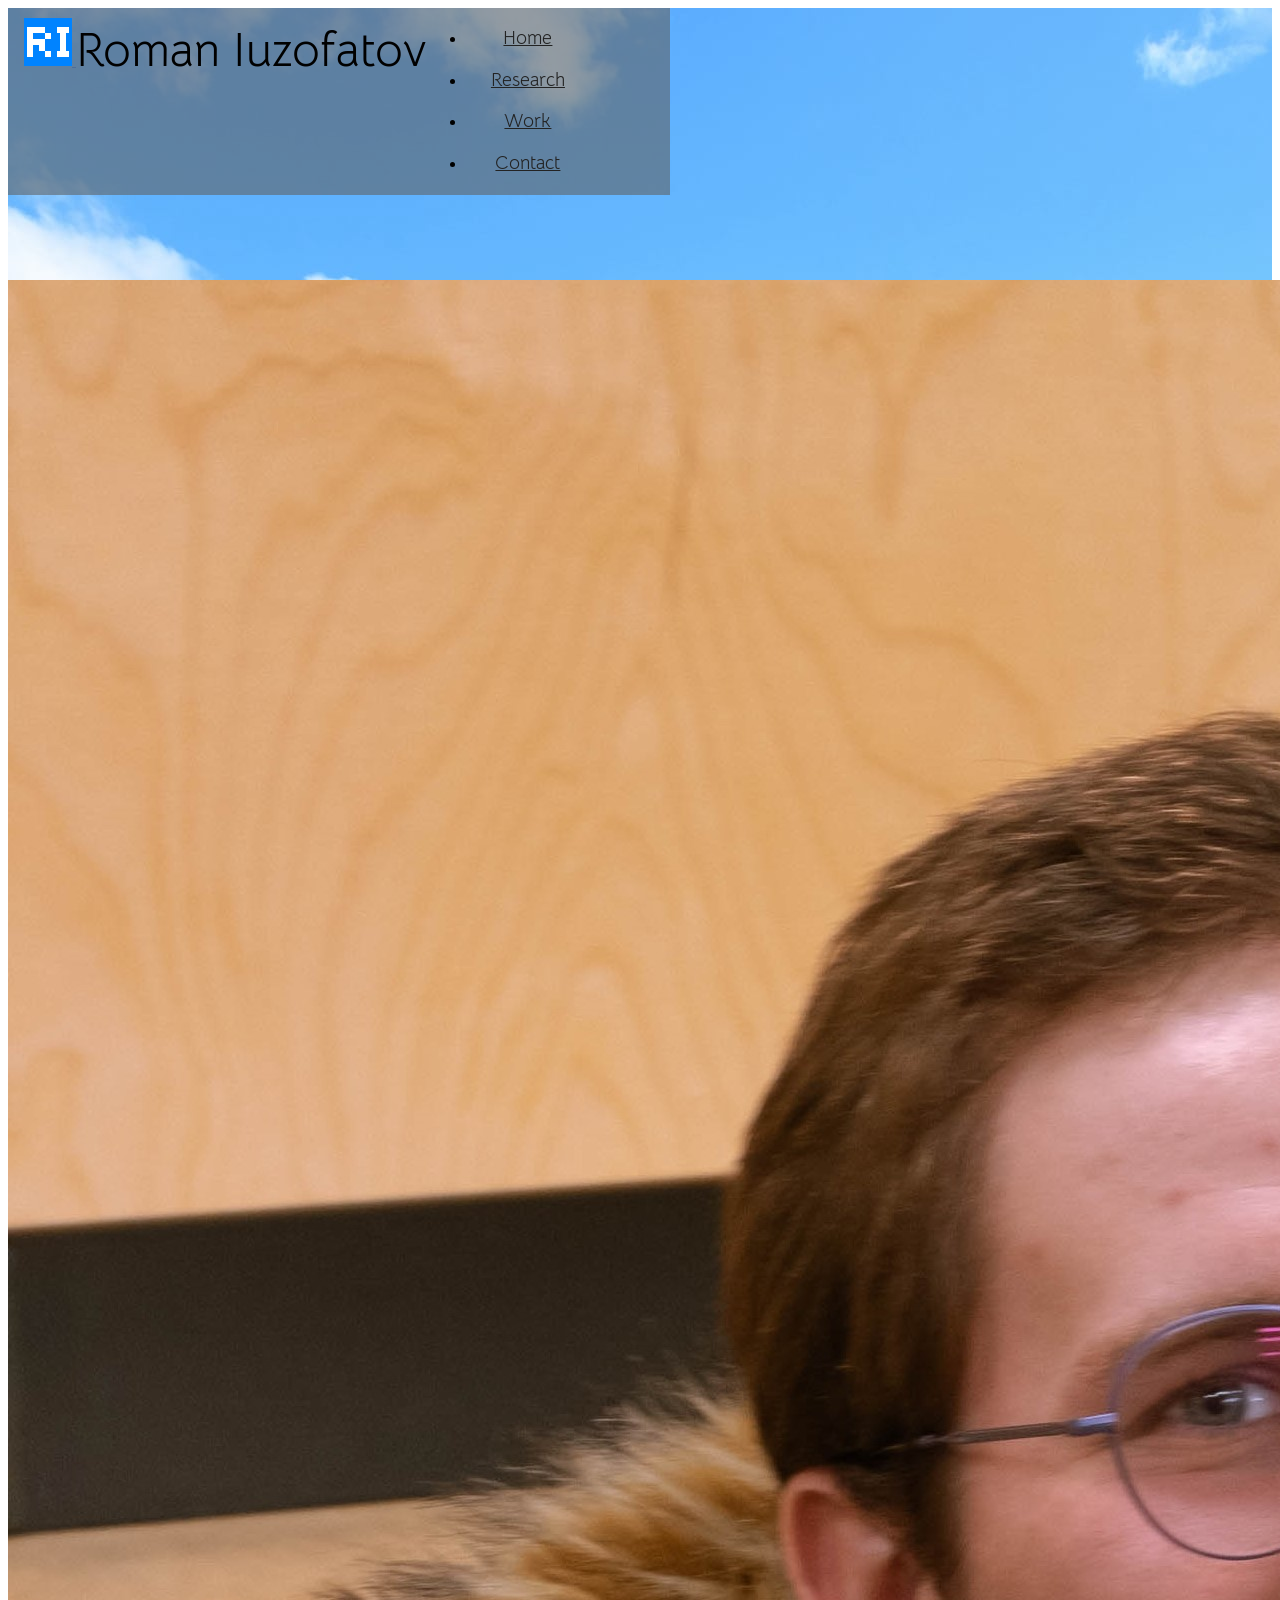
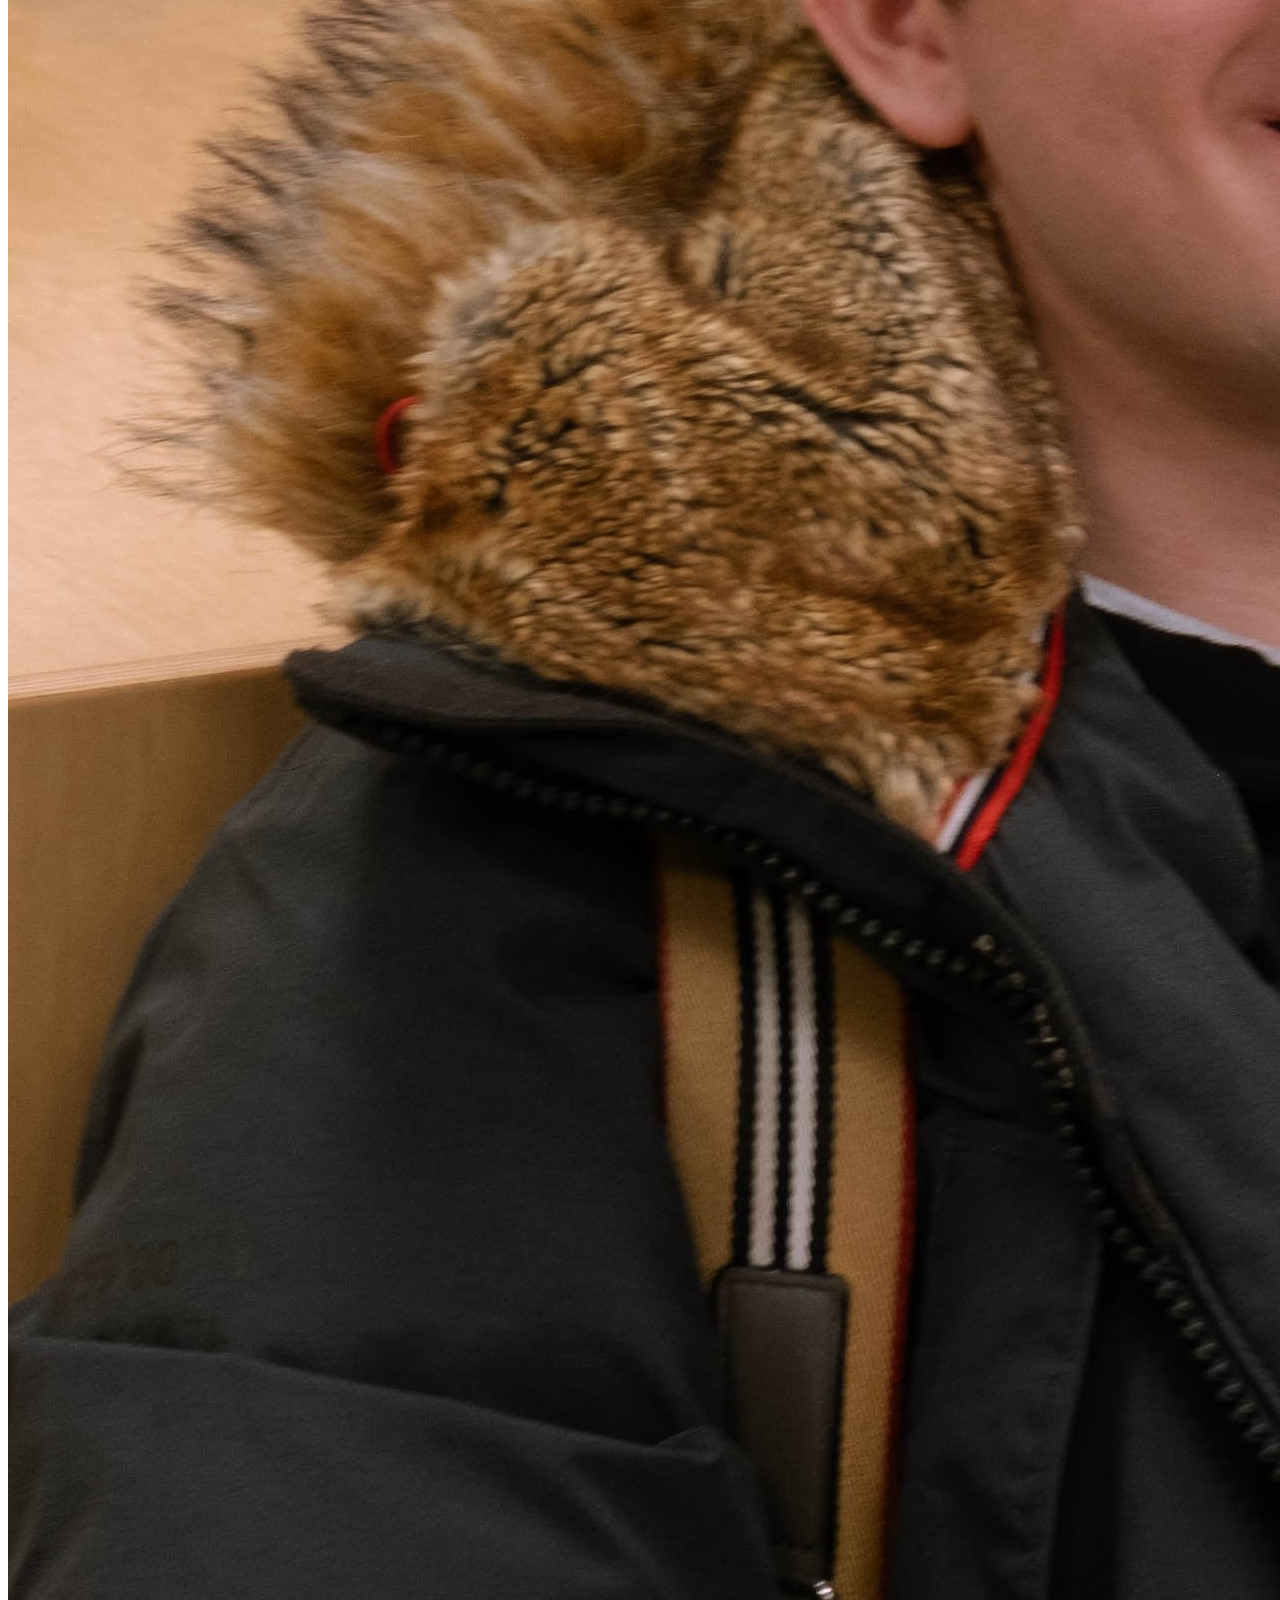
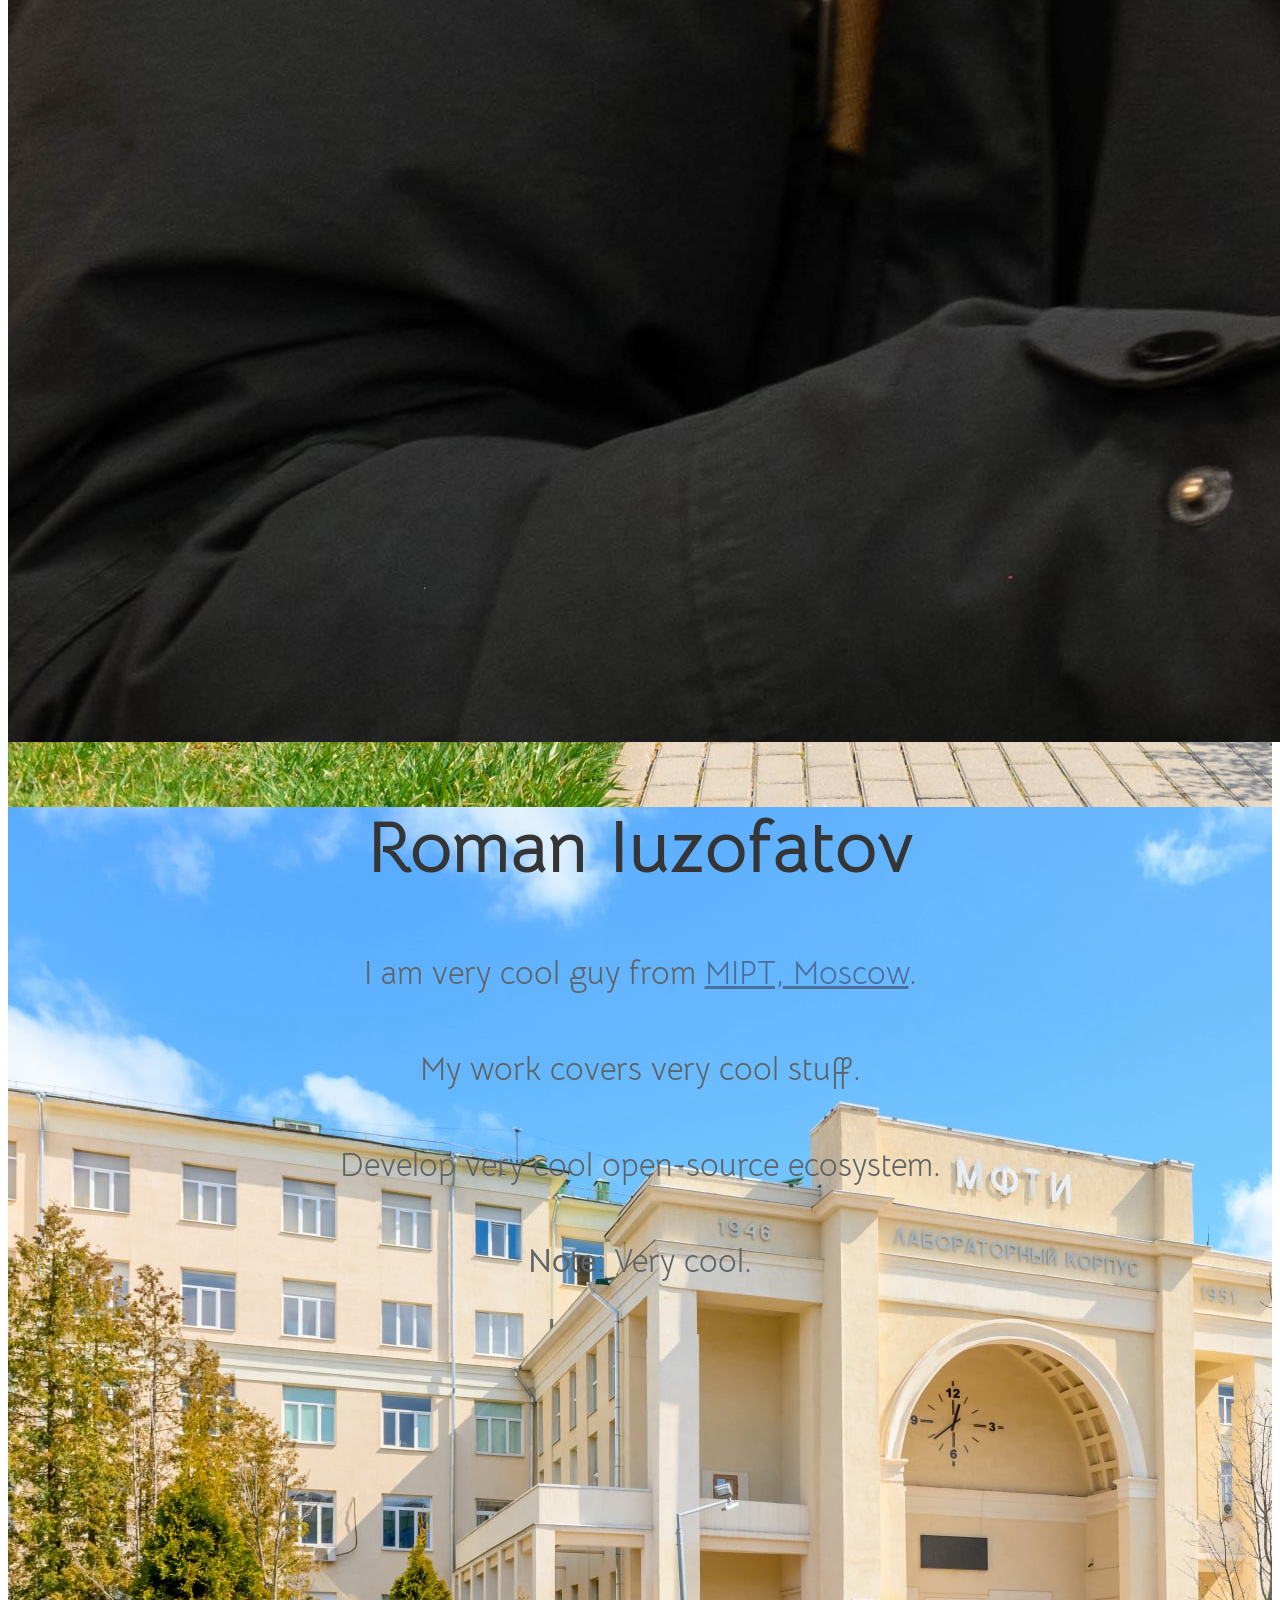
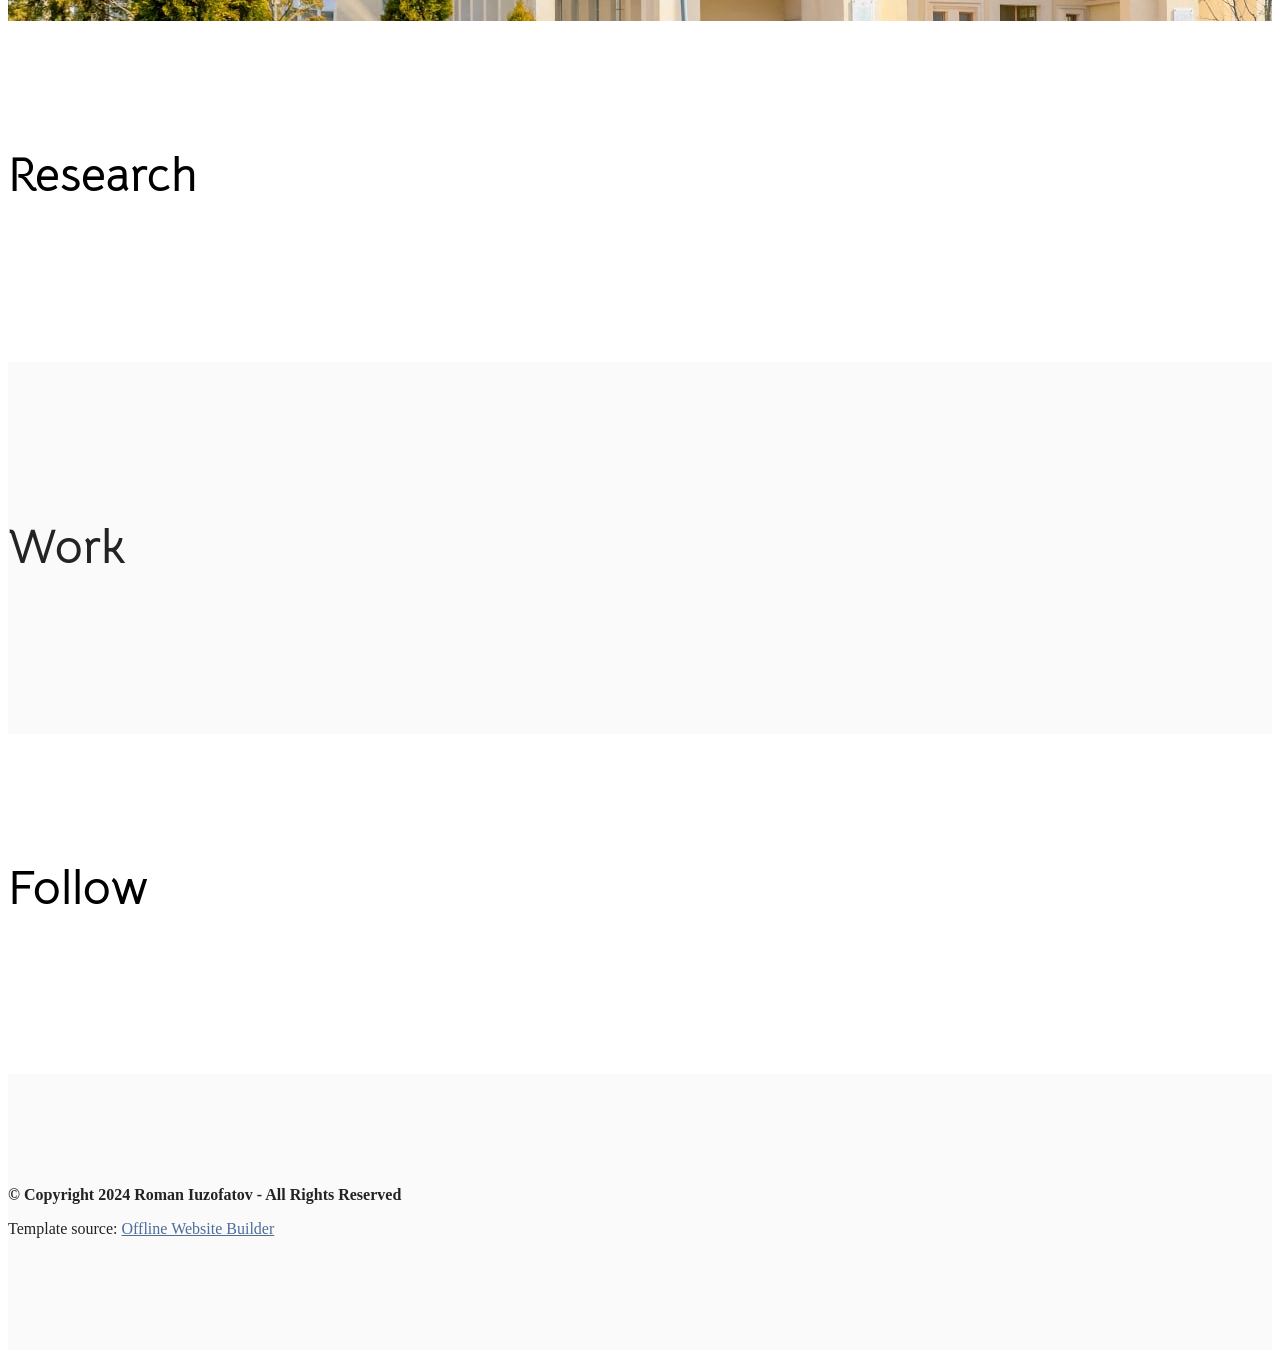
==== index.html @ 57f92e43 "all Personal Page version 0.0.1" ====
<!DOCTYPE html>
<html>
<head>
  <!-- Site made with Mobirise Website Builder v5.9.13, https://mobirise.com -->
  <meta charset="UTF-8">
  <meta http-equiv="X-UA-Compatible" content="IE=edge">
  <meta name="generator" content="Mobirise v5.9.13, mobirise.com">
  <meta name="viewport" content="width=device-width, initial-scale=1, minimum-scale=1">
  <link rel="shortcut icon" href="assets/images/favicon.ico" type="image/x-icon">
  <meta name="description" content="">
  
  <title>Roman Iuzofatov</title>
  <link rel="stylesheet" href="assets/web/assets/mobirise-icons2/mobirise2.css">
  <link rel="stylesheet" href="assets/bootstrap/css/bootstrap.min.css">
  <link rel="stylesheet" href="assets/bootstrap/css/bootstrap-grid.min.css">
  <link rel="stylesheet" href="assets/bootstrap/css/bootstrap-reboot.min.css">
  <link rel="stylesheet" href="assets/dropdown/css/style.css">
  <link rel="stylesheet" href="assets/socicon/css/styles.css">
  <link rel="stylesheet" href="assets/theme/css/style.css">
  <link rel="preload" href="https://fonts.googleapis.com/css?family=Bellota+Text:300,300i,400,400i,700,700i&display=swap" as="style" onload="this.onload=null;this.rel='stylesheet'">
  <noscript><link rel="stylesheet" href="https://fonts.googleapis.com/css?family=Bellota+Text:300,300i,400,400i,700,700i&display=swap"></noscript>
  <link rel="preload" as="style" href="assets/mobirise/css/mbr-additional.css?v=ZgMlzT"><link rel="stylesheet" href="assets/mobirise/css/mbr-additional.css?v=ZgMlzT" type="text/css">
  
</head>
<body>
  <section data-bs-version="5.1" class="menu menu1 cid-sFGMsvHDIa" once="menu" id="menu1-1">
    <nav class="navbar navbar-dropdown navbar-expand-lg">
        <div class="container">
            <div class="navbar-brand">
                <span class="navbar-logo">
                    <a href="http://yuzof.github.io">
                        <img src="assets/images/favicon-256-256.ico" alt="" style="height: 3rem;">
                    </a>
                </span>
                <span class="mbr-text mbr-fonts-style display-2">Roman Iuzofatov</span>
            </div>
            <div class="collapse navbar-collapse" id="navbarSupportedContent">
                <ul class="navbar-nav nav-dropdown" data-app-modern-menu="true">
                    <li class="nav-item"><a class="nav-link link text-black text-primary display-7" href="#top">Home</a></li>
                    <li class="nav-item"><a class="nav-link link text-black text-primary display-7" href="index.html#Research">Research</a></li>
                    <li class="nav-item"><a class="nav-link link text-black text-primary display-7" href="index.html#Research">Work</a></li>
                    <li class="nav-item"><a class="nav-link link text-black text-primary display-7" href="index.html#Contact">Contact</a></li>
                </ul>
            </div>
            <div class="icons-menu">
                <a class="iconfont-wrapper" href="mailto:iuzofatov.rm@phystech.edu">
                    <span class="p-2 mbr-iconfont socicon-mail socicon"></span>
                </a>
                <a class="iconfont-wrapper" href="https://twitter.com" target="_blank">
                    <span class="p-2 mbr-iconfont socicon-twitter socicon"></span>
                </a>
                <a class="iconfont-wrapper" href="https://github.com/yuzof" target="_blank">
                    <span class="p-2 mbr-iconfont socicon-github socicon"></span>
                </a>
                <a class="iconfont-wrapper" href="https://scholar.google.com/" target="_blank">
                    <span class="p-2 mbr-iconfont socicon-googlescholar socicon"></span>
                </a>
            </div> 
        </div>
    </nav>
    </section>

    <section data-bs-version="5.1" class="header1 cid-sFGMfPD7iT" id="header1-0">

        <div class="mbr-overlay" style="opacity: 0.8; background-color: rgb(255, 255, 255);"></div>

        <div class="container">
            <div class="row justify-content-center">
                <div class="mbr-figure" style="width: 35%;">
                    <img src="assets/images/Me-copy.jpg" alt="Mobirise" title="">
                </div>
                <div class="col-12 col-lg-7">
                    <h1 class="mbr-section-title mbr-fonts-style mb-3 display-1"><strong>Roman Iuzofatov</strong></h1>
                    <div class="media-content">
                        <div class="mbr-section-text mbr-white pb-3 ">
                            <p class="mbr-text mbr-fonts-style display-5">I am very cool guy from <a href="https://www.mipt.ru/" class="text-primary">MIPT,  Moscow</a>.
                                <br><br>
                                My work covers very cool stuff.
                                <br><br>
                                Develop very cool open-source ecosystem.
                                <br><br>
                                <strong>Note</strong>: 
                                Very cool.
                                <br><br>
                            </p>
                        </div>
                    </div>
                </div>
            </div>
        </div>
    </section>

    <section data-bs-version="5.1" class="features3 cid-sFGSUpvomC" id="Research">
        <div class="container">
            <div class="mbr-section-head">
                <h4 class="mbr-section-title mbr-fonts-style align-center mb-5 display-2"><strong>Research</strong></h4>
            </div>
        </div>
    </section>

    <section data-bs-version="5.1" class="team1 cid-sFGNGNNW5A" id="Work">
        <div class="container">
            <div class="mbr-section-head">
                <h4 class="mbr-section-title mbr-fonts-style align-center mb-5 display-2"><strong>Work</strong></h4>
            </div>
        </div>
    </section>

    <section data-bs-version="5.1" class="contacts4 cid-sFGSUpvomC" id="Contact">
        <div class="container">
            <div class="mbr-section-head">
                <h4 class="mbr-section-title mbr-fonts-style align-center mb-5 display-2"><strong>Follow</strong></h4>
            </div>
        </div>
    </section>

    <section data-bs-version="5.1" class="footer7 cid-sFGNGNNW5A" once="footers" id="footer">
        <div class="container">
            <div class="mbr-section-head">
            <p class="mbr-section-title mbr-fonts-style align-center mb-5 display-8"><strong>© Copyright 2024 Roman Iuzofatov - All Rights Reserved</strong></p>
            <p class="mbr-section-title mbr-fonts-style align-center mb-5 display-8">Template source: <a style="z-index:1" href="https://mobirise.com/offline-website-builder.html">Offline Website Builder</a></p>
            </div>
        </div>
    </section>
</body>
</html>
---- assets/mobirise/css/mbr-additional.css ----
body {
  font-family: Jost;
}
.display-1 {
  font-family: 'Bellota Text', display;
  font-size: 4.6rem;
  line-height: 1.1;
}
.display-1 > .mbr-iconfont {
  font-size: 5.75rem;
}
.display-2 {
  font-family: 'Bellota Text', display;
  font-size: 3rem;
  line-height: 1.1;
}
.display-2 > .mbr-iconfont {
  font-size: 3.75rem;
}
.display-4 {
  font-family: 'Bellota Text', display;
  font-size: 1.1rem;
  line-height: 1.5;
}
.display-4 > .mbr-iconfont {
  font-size: 1.375rem;
}
.display-5 {
  font-family: 'Bellota Text', display;
  font-size: 2rem;
  line-height: 1.5;
}
.display-5 > .mbr-iconfont {
  font-size: 2.5rem;
}
.display-7 {
  font-family: 'Bellota Text', display;
  font-size: 1.2rem;
  line-height: 1.5;
}
.display-7 > .mbr-iconfont {
  font-size: 1.5rem;
}
/* ---- Fluid typography for mobile devices ---- */
/* 1.4 - font scale ratio ( bootstrap == 1.42857 ) */
/* 100vw - current viewport width */
/* (48 - 20)  48 == 48rem == 768px, 20 == 20rem == 320px(minimal supported viewport) */
/* 0.65 - min scale variable, may vary */
@media (max-width: 992px) {
  .display-1 {
    font-size: 3.68rem;
  }
}
@media (max-width: 768px) {
  .display-1 {
    font-size: 3.22rem;
    font-size: calc( 2.26rem + (4.6 - 2.26) * ((100vw - 20rem) / (48 - 20)));
    line-height: calc( 1.1 * (2.26rem + (4.6 - 2.26) * ((100vw - 20rem) / (48 - 20))));
  }
  .display-2 {
    font-size: 2.4rem;
    font-size: calc( 1.7rem + (3 - 1.7) * ((100vw - 20rem) / (48 - 20)));
    line-height: calc( 1.3 * (1.7rem + (3 - 1.7) * ((100vw - 20rem) / (48 - 20))));
  }
  .display-4 {
    font-size: 0.88rem;
    font-size: calc( 1.0350000000000001rem + (1.1 - 1.0350000000000001) * ((100vw - 20rem) / (48 - 20)));
    line-height: calc( 1.4 * (1.0350000000000001rem + (1.1 - 1.0350000000000001) * ((100vw - 20rem) / (48 - 20))));
  }
  .display-5 {
    font-size: 1.6rem;
    font-size: calc( 1.35rem + (2 - 1.35) * ((100vw - 20rem) / (48 - 20)));
    line-height: calc( 1.4 * (1.35rem + (2 - 1.35) * ((100vw - 20rem) / (48 - 20))));
  }
  .display-7 {
    font-size: 0.96rem;
    font-size: calc( 1.07rem + (1.2 - 1.07) * ((100vw - 20rem) / (48 - 20)));
    line-height: calc( 1.4 * (1.07rem + (1.2 - 1.07) * ((100vw - 20rem) / (48 - 20))));
  }
}
/* Buttons */
.btn {
  padding: 0.6rem 1.2rem;
  border-radius: 4px;
}
.btn-sm {
  padding: 0.6rem 1.2rem;
  border-radius: 4px;
}
.btn-md {
  padding: 0.6rem 1.2rem;
  border-radius: 4px;
}
.btn-lg {
  padding: 1rem 2.6rem;
  border-radius: 4px;
}
.bg-primary {
  background-color: #4d6d9a !important;
}
.bg-success {
  background-color: #40b0bf !important;
}
.bg-info {
  background-color: #47b5ed !important;
}
.bg-warning {
  background-color: #ffe161 !important;
}
.bg-danger {
  background-color: #ff9966 !important;
}
.btn-primary,
.btn-primary:active {
  background-color: #4d6d9a !important;
  border-color: #4d6d9a !important;
  color: #ffffff !important;
  box-shadow: 0 2px 2px 0 rgba(0, 0, 0, 0.2);
}
.btn-primary:hover,
.btn-primary:focus,
.btn-primary.focus,
.btn-primary.active {
  color: #ffffff !important;
  background-color: #304460 !important;
  border-color: #304460 !important;
  box-shadow: 0 2px 5px 0 rgba(0, 0, 0, 0.2);
}
.btn-primary.disabled,
.btn-primary:disabled {
  color: #ffffff !important;
  background-color: #304460 !important;
  border-color: #304460 !important;
}
.btn-secondary,
.btn-secondary:active {
  background-color: #edb5bf !important;
  border-color: #edb5bf !important;
  color: #ffffff !important;
  box-shadow: 0 2px 2px 0 rgba(0, 0, 0, 0.2);
}
.btn-secondary:hover,
.btn-secondary:focus,
.btn-secondary.focus,
.btn-secondary.active {
  color: #ffffff !important;
  background-color: #dc6f83 !important;
  border-color: #dc6f83 !important;
  box-shadow: 0 2px 5px 0 rgba(0, 0, 0, 0.2);
}
.btn-secondary.disabled,
.btn-secondary:disabled {
  color: #ffffff !important;
  background-color: #dc6f83 !important;
  border-color: #dc6f83 !important;
}
.btn-info,
.btn-info:active {
  background-color: #47b5ed !important;
  border-color: #47b5ed !important;
  color: #ffffff !important;
  box-shadow: 0 2px 2px 0 rgba(0, 0, 0, 0.2);
}
.btn-info:hover,
.btn-info:focus,
.btn-info.focus,
.btn-info.active {
  color: #ffffff !important;
  background-color: #148cca !important;
  border-color: #148cca !important;
  box-shadow: 0 2px 5px 0 rgba(0, 0, 0, 0.2);
}
.btn-info.disabled,
.btn-info:disabled {
  color: #ffffff !important;
  background-color: #148cca !important;
  border-color: #148cca !important;
}
.btn-success,
.btn-success:active {
  background-color: #40b0bf !important;
  border-color: #40b0bf !important;
  color: #ffffff !important;
  box-shadow: 0 2px 2px 0 rgba(0, 0, 0, 0.2);
}
.btn-success:hover,
.btn-success:focus,
.btn-success.focus,
.btn-success.active {
  color: #ffffff !important;
  background-color: #2a747e !important;
  border-color: #2a747e !important;
  box-shadow: 0 2px 5px 0 rgba(0, 0, 0, 0.2);
}
.btn-success.disabled,
.btn-success:disabled {
  color: #ffffff !important;
  background-color: #2a747e !important;
  border-color: #2a747e !important;
}
.btn-warning,
.btn-warning:active {
  background-color: #ffe161 !important;
  border-color: #ffe161 !important;
  color: #614f00 !important;
  box-shadow: 0 2px 2px 0 rgba(0, 0, 0, 0.2);
}
.btn-warning:hover,
.btn-warning:focus,
.btn-warning.focus,
.btn-warning.active {
  color: #0a0800 !important;
  background-color: #ffd10a !important;
  border-color: #ffd10a !important;
  box-shadow: 0 2px 5px 0 rgba(0, 0, 0, 0.2);
}
.btn-warning.disabled,
.btn-warning:disabled {
  color: #614f00 !important;
  background-color: #ffd10a !important;
  border-color: #ffd10a !important;
}
.btn-danger,
.btn-danger:active {
  background-color: #ff9966 !important;
  border-color: #ff9966 !important;
  color: #ffffff !important;
  box-shadow: 0 2px 2px 0 rgba(0, 0, 0, 0.2);
}
.btn-danger:hover,
.btn-danger:focus,
.btn-danger.focus,
.btn-danger.active {
  color: #ffffff !important;
  background-color: #ff5f0f !important;
  border-color: #ff5f0f !important;
  box-shadow: 0 2px 5px 0 rgba(0, 0, 0, 0.2);
}
.btn-danger.disabled,
.btn-danger:disabled {
  color: #ffffff !important;
  background-color: #ff5f0f !important;
  border-color: #ff5f0f !important;
}
.btn-white,
.btn-white:active {
  background-color: #fafafa !important;
  border-color: #fafafa !important;
  color: #7a7a7a !important;
  box-shadow: 0 2px 2px 0 rgba(0, 0, 0, 0.2);
}
.btn-white:hover,
.btn-white:focus,
.btn-white.focus,
.btn-white.active {
  color: #4f4f4f !important;
  background-color: #cfcfcf !important;
  border-color: #cfcfcf !important;
  box-shadow: 0 2px 5px 0 rgba(0, 0, 0, 0.2);
}
.btn-white.disabled,
.btn-white:disabled {
  color: #7a7a7a !important;
  background-color: #cfcfcf !important;
  border-color: #cfcfcf !important;
}
.btn-black,
.btn-black:active {
  background-color: #232323 !important;
  border-color: #232323 !important;
  color: #ffffff !important;
  box-shadow: 0 2px 2px 0 rgba(0, 0, 0, 0.2);
}
.btn-black:hover,
.btn-black:focus,
.btn-black.focus,
.btn-black.active {
  color: #ffffff !important;
  background-color: #000000 !important;
  border-color: #000000 !important;
  box-shadow: 0 2px 5px 0 rgba(0, 0, 0, 0.2);
}
.btn-black.disabled,
.btn-black:disabled {
  color: #ffffff !important;
  background-color: #000000 !important;
  border-color: #000000 !important;
}
.btn-primary-outline,
.btn-primary-outline:active {
  background-color: transparent !important;
  border-color: transparent;
  color: #4d6d9a;
}
.btn-primary-outline:hover,
.btn-primary-outline:focus,
.btn-primary-outline.focus,
.btn-primary-outline.active {
  color: #304460 !important;
  background-color: transparent!important;
  border-color: transparent!important;
  box-shadow: none!important;
}
.btn-primary-outline.disabled,
.btn-primary-outline:disabled {
  color: #ffffff !important;
  background-color: #4d6d9a !important;
  border-color: #4d6d9a !important;
}
.btn-secondary-outline,
.btn-secondary-outline:active {
  background-color: transparent !important;
  border-color: transparent;
  color: #edb5bf;
}
.btn-secondary-outline:hover,
.btn-secondary-outline:focus,
.btn-secondary-outline.focus,
.btn-secondary-outline.active {
  color: #dc6f83 !important;
  background-color: transparent!important;
  border-color: transparent!important;
  box-shadow: none!important;
}
.btn-secondary-outline.disabled,
.btn-secondary-outline:disabled {
  color: #ffffff !important;
  background-color: #edb5bf !important;
  border-color: #edb5bf !important;
}
.btn-info-outline,
.btn-info-outline:active {
  background-color: transparent !important;
  border-color: transparent;
  color: #47b5ed;
}
.btn-info-outline:hover,
.btn-info-outline:focus,
.btn-info-outline.focus,
.btn-info-outline.active {
  color: #148cca !important;
  background-color: transparent!important;
  border-color: transparent!important;
  box-shadow: none!important;
}
.btn-info-outline.disabled,
.btn-info-outline:disabled {
  color: #ffffff !important;
  background-color: #47b5ed !important;
  border-color: #47b5ed !important;
}
.btn-success-outline,
.btn-success-outline:active {
  background-color: transparent !important;
  border-color: transparent;
  color: #40b0bf;
}
.btn-success-outline:hover,
.btn-success-outline:focus,
.btn-success-outline.focus,
.btn-success-outline.active {
  color: #2a747e !important;
  background-color: transparent!important;
  border-color: transparent!important;
  box-shadow: none!important;
}
.btn-success-outline.disabled,
.btn-success-outline:disabled {
  color: #ffffff !important;
  background-color: #40b0bf !important;
  border-color: #40b0bf !important;
}
.btn-warning-outline,
.btn-warning-outline:active {
  background-color: transparent !important;
  border-color: transparent;
  color: #ffe161;
}
.btn-warning-outline:hover,
.btn-warning-outline:focus,
.btn-warning-outline.focus,
.btn-warning-outline.active {
  color: #ffd10a !important;
  background-color: transparent!important;
  border-color: transparent!important;
  box-shadow: none!important;
}
.btn-warning-outline.disabled,
.btn-warning-outline:disabled {
  color: #614f00 !important;
  background-color: #ffe161 !important;
  border-color: #ffe161 !important;
}
.btn-danger-outline,
.btn-danger-outline:active {
  background-color: transparent !important;
  border-color: transparent;
  color: #ff9966;
}
.btn-danger-outline:hover,
.btn-danger-outline:focus,
.btn-danger-outline.focus,
.btn-danger-outline.active {
  color: #ff5f0f !important;
  background-color: transparent!important;
  border-color: transparent!important;
  box-shadow: none!important;
}
.btn-danger-outline.disabled,
.btn-danger-outline:disabled {
  color: #ffffff !important;
  background-color: #ff9966 !important;
  border-color: #ff9966 !important;
}
.btn-black-outline,
.btn-black-outline:active {
  background-color: transparent !important;
  border-color: transparent;
  color: #232323;
}
.btn-black-outline:hover,
.btn-black-outline:focus,
.btn-black-outline.focus,
.btn-black-outline.active {
  color: #000000 !important;
  background-color: transparent!important;
  border-color: transparent!important;
  box-shadow: none!important;
}
.btn-black-outline.disabled,
.btn-black-outline:disabled {
  color: #ffffff !important;
  background-color: #232323 !important;
  border-color: #232323 !important;
}
.btn-white-outline,
.btn-white-outline:active {
  background-color: transparent !important;
  border-color: transparent;
  color: #fafafa;
}
.btn-white-outline:hover,
.btn-white-outline:focus,
.btn-white-outline.focus,
.btn-white-outline.active {
  color: #cfcfcf !important;
  background-color: transparent!important;
  border-color: transparent!important;
  box-shadow: none!important;
}
.btn-white-outline.disabled,
.btn-white-outline:disabled {
  color: #7a7a7a !important;
  background-color: #fafafa !important;
  border-color: #fafafa !important;
}
.text-primary {
  color: #4d6d9a !important;
}
.text-secondary {
  color: #edb5bf !important;
}
.text-success {
  color: #40b0bf !important;
}
.text-info {
  color: #47b5ed !important;
}
.text-warning {
  color: #ffe161 !important;
}
.text-danger {
  color: #ff9966 !important;
}
.text-white {
  color: #fafafa !important;
}
.text-black {
  color: #232323 !important;
}
a.text-primary:hover,
a.text-primary:focus,
a.text-primary.active {
  color: #2b3d56 !important;
}
a.text-secondary:hover,
a.text-secondary:focus,
a.text-secondary.active {
  color: #d96378 !important;
}
a.text-success:hover,
a.text-success:focus,
a.text-success.active {
  color: #266a73 !important;
}
a.text-info:hover,
a.text-info:focus,
a.text-info.active {
  color: #1283bc !important;
}
a.text-warning:hover,
a.text-warning:focus,
a.text-warning.active {
  color: #facb00 !important;
}
a.text-danger:hover,
a.text-danger:focus,
a.text-danger.active {
  color: #ff5500 !important;
}
a.text-white:hover,
a.text-white:focus,
a.text-white.active {
  color: #c7c7c7 !important;
}
a.text-black:hover,
a.text-black:focus,
a.text-black.active {
  color: #000000 !important;
}
a[class*="text-"]:not(.nav-link):not(.dropdown-item):not([role]):not(.navbar-caption) {
  position: relative;
  background-image: transparent;
  background-size: 10000px 2px;
  background-repeat: no-repeat;
  background-position: 0px 1.2em;
  background-position: -10000px 1.2em;
}
a[class*="text-"]:not(.nav-link):not(.dropdown-item):not([role]):not(.navbar-caption):hover {
  transition: background-position 2s ease-in-out;
  background-image: linear-gradient(currentColor 50%, currentColor 50%);
  background-position: 0px 1.2em;
}
.nav-tabs .nav-link.active {
  color: #4d6d9a;
}
.nav-tabs .nav-link:not(.active) {
  color: #232323;
}
.alert-success {
  background-color: #70c770;
}
.alert-info {
  background-color: #47b5ed;
}
.alert-warning {
  background-color: #ffe161;
}
.alert-danger {
  background-color: #ff9966;
}
.mbr-gallery-filter li.active .btn {
  background-color: #4d6d9a;
  border-color: #4d6d9a;
  color: #ffffff;
}
.mbr-gallery-filter li.active .btn:focus {
  box-shadow: none;
}
a,
a:hover {
  color: #4d6d9a;
}
.mbr-plan-header.bg-primary .mbr-plan-subtitle,
.mbr-plan-header.bg-primary .mbr-plan-price-desc {
  color: #9aafcc;
}
.mbr-plan-header.bg-success .mbr-plan-subtitle,
.mbr-plan-header.bg-success .mbr-plan-price-desc {
  color: #a0d8df;
}
.mbr-plan-header.bg-info .mbr-plan-subtitle,
.mbr-plan-header.bg-info .mbr-plan-price-desc {
  color: #ffffff;
}
.mbr-plan-header.bg-warning .mbr-plan-subtitle,
.mbr-plan-header.bg-warning .mbr-plan-price-desc {
  color: #ffffff;
}
.mbr-plan-header.bg-danger .mbr-plan-subtitle,
.mbr-plan-header.bg-danger .mbr-plan-price-desc {
  color: #ffffff;
}
/* Scroll to top button*/
.scrollToTop_wraper {
  display: none;
}
.form-control {
  font-family: 'Bellota Text', display;
  font-size: 1.1rem;
  line-height: 1.5;
  font-weight: 400;
}
.form-control > .mbr-iconfont {
  font-size: 1.375rem;
}
.form-control:hover,
.form-control:focus {
  box-shadow: rgba(0, 0, 0, 0.07) 0px 1px 1px 0px, rgba(0, 0, 0, 0.07) 0px 1px 3px 0px, rgba(0, 0, 0, 0.03) 0px 0px 0px 1px;
  border-color: #4d6d9a !important;
}
.form-control:-webkit-input-placeholder {
  font-family: 'Bellota Text', display;
  font-size: 1.1rem;
  line-height: 1.5;
  font-weight: 400;
}
.form-control:-webkit-input-placeholder > .mbr-iconfont {
  font-size: 1.375rem;
}
blockquote {
  border-color: #4d6d9a;
}
/* Forms */
.jq-selectbox li:hover,
.jq-selectbox li.selected {
  background-color: #4d6d9a;
  color: #ffffff;
}
.jq-number__spin {
  transition: 0.25s ease;
}
.jq-number__spin:hover {
  border-color: #4d6d9a;
}
.jq-selectbox .jq-selectbox__trigger-arrow,
.jq-number__spin.minus:after,
.jq-number__spin.plus:after {
  transition: 0.4s;
  border-top-color: #353535;
  border-bottom-color: #353535;
}
.jq-selectbox:hover .jq-selectbox__trigger-arrow,
.jq-number__spin.minus:hover:after,
.jq-number__spin.plus:hover:after {
  border-top-color: #4d6d9a;
  border-bottom-color: #4d6d9a;
}
.xdsoft_datetimepicker .xdsoft_calendar td.xdsoft_default,
.xdsoft_datetimepicker .xdsoft_calendar td.xdsoft_current,
.xdsoft_datetimepicker .xdsoft_timepicker .xdsoft_time_box > div > div.xdsoft_current {
  color: #ffffff !important;
  background-color: #4d6d9a !important;
  box-shadow: none !important;
}
.xdsoft_datetimepicker .xdsoft_calendar td:hover,
.xdsoft_datetimepicker .xdsoft_timepicker .xdsoft_time_box > div > div:hover {
  color: #000000 !important;
  background: #edb5bf !important;
  box-shadow: none !important;
}
.lazy-bg {
  background-image: none !important;
}
.lazy-placeholder:not(section),
.lazy-none {
  display: block;
  position: relative;
  padding-bottom: 56.25%;
  width: 100%;
  height: auto;
}
iframe.lazy-placeholder,
.lazy-placeholder:after {
  content: '';
  position: absolute;
  width: 200px;
  height: 200px;
  background: transparent no-repeat center;
  background-size: contain;
  top: 50%;
  left: 50%;
  transform: translateX(-50%) translateY(-50%);
  background-image: url("data:image/svg+xml;charset=UTF-8,%3csvg width='32' height='32' viewBox='0 0 64 64' xmlns='http://www.w3.org/2000/svg' stroke='%234d6d9a' %3e%3cg fill='none' fill-rule='evenodd'%3e%3cg transform='translate(16 16)' stroke-width='2'%3e%3ccircle stroke-opacity='.5' cx='16' cy='16' r='16'/%3e%3cpath d='M32 16c0-9.94-8.06-16-16-16'%3e%3canimateTransform attributeName='transform' type='rotate' from='0 16 16' to='360 16 16' dur='1s' repeatCount='indefinite'/%3e%3c/path%3e%3c/g%3e%3c/g%3e%3c/svg%3e");
}
section.lazy-placeholder:after {
  opacity: 0.5;
}
body {
  overflow-x: hidden;
}
a {
  transition: color 0.6s;
}
.cid-sFGMsvHDIa .navbar-dropdown {
  position: relative !important;
}
.cid-sFGMsvHDIa .navbar-dropdown {
  position: absolute !important;
}
.cid-sFGMsvHDIa .dropdown-item:before {
  font-family: Moririse2 !important;
  content: "\e966";
  display: inline-block;
  width: 0;
  position: absolute;
  left: 1rem;
  top: 0.5rem;
  margin-right: 0.5rem;
  line-height: 1;
  font-size: inherit;
  vertical-align: middle;
  text-align: center;
  overflow: hidden;
  transform: scale(0, 1);
  transition: all 0.25s ease-in-out;
}
.cid-sFGMsvHDIa .dropdown-menu {
  padding: 0;
  border-radius: 4px;
  box-shadow: 0 1px 3px 0 rgba(0, 0, 0, 0.1);
}
.cid-sFGMsvHDIa .dropdown-item {
  border-bottom: 1px solid #e6e6e6;
}
.cid-sFGMsvHDIa .dropdown-item:hover,
.cid-sFGMsvHDIa .dropdown-item:focus {
  background: #4d6d9a !important;
  color: white !important;
}
.cid-sFGMsvHDIa .dropdown-item:first-child {
  border-top-left-radius: 4px;
  border-top-right-radius: 4px;
}
.cid-sFGMsvHDIa .dropdown-item:last-child {
  border-bottom: none;
  border-bottom-left-radius: 4px;
  border-bottom-right-radius: 4px;
}
.cid-sFGMsvHDIa .nav-dropdown .link {
  padding: 0 0.3em !important;
  margin: 0.667em 1em !important;
}
.cid-sFGMsvHDIa .nav-dropdown .link.dropdown-toggle::after {
  margin-left: 0.5rem;
  margin-top: 0.2rem;
}
.cid-sFGMsvHDIa .nav-link {
  position: relative;
}
.cid-sFGMsvHDIa .container {
  display: flex;
  margin: auto;
}
.cid-sFGMsvHDIa .iconfont-wrapper {
  color: #000000 !important;
  font-size: 1.5rem;
  padding-right: 0.5rem;
}
.cid-sFGMsvHDIa .dropdown-menu,
.cid-sFGMsvHDIa .navbar.opened {
  background: #5f6366 !important;
}
.cid-sFGMsvHDIa .nav-item:focus,
.cid-sFGMsvHDIa .nav-link:focus {
  outline: none;
}
.cid-sFGMsvHDIa .dropdown .dropdown-menu .dropdown-item {
  width: auto;
  transition: all 0.25s ease-in-out;
}
.cid-sFGMsvHDIa .dropdown .dropdown-menu .dropdown-item::after {
  right: 0.5rem;
}
.cid-sFGMsvHDIa .dropdown .dropdown-menu .dropdown-item .mbr-iconfont {
  margin-right: 0.5rem;
  vertical-align: sub;
}
.cid-sFGMsvHDIa .dropdown .dropdown-menu .dropdown-item .mbr-iconfont:before {
  display: inline-block;
  transform: scale(1, 1);
  transition: all 0.25s ease-in-out;
}
.cid-sFGMsvHDIa .collapsed .dropdown-menu .dropdown-item:before {
  display: none;
}
.cid-sFGMsvHDIa .collapsed .dropdown .dropdown-menu .dropdown-item {
  padding: 0.235em 1.5em 0.235em 1.5em !important;
  transition: none;
  margin: 0 !important;
}
.cid-sFGMsvHDIa .navbar {
  min-height: 70px;
  transition: all 0.3s;
  border-bottom: 1px solid transparent;
  background: rgba(95, 99, 102, 0.6);
}
.cid-sFGMsvHDIa .navbar.opened {
  transition: all 0.3s;
}
.cid-sFGMsvHDIa .navbar .dropdown-item {
  padding: 0.5rem 1.8rem;
}
.cid-sFGMsvHDIa .navbar .navbar-logo img {
  width: auto;
}
.cid-sFGMsvHDIa .navbar .navbar-collapse {
  justify-content: flex-end;
  z-index: 1;
}
.cid-sFGMsvHDIa .navbar.collapsed {
  justify-content: center;
}
.cid-sFGMsvHDIa .navbar.collapsed .nav-item .nav-link::before {
  display: none;
}
.cid-sFGMsvHDIa .navbar.collapsed.opened .dropdown-menu {
  top: 0;
}
.cid-sFGMsvHDIa .navbar.collapsed .dropdown-menu .dropdown-submenu {
  left: 0 !important;
}
.cid-sFGMsvHDIa .navbar.collapsed .dropdown-menu .dropdown-item:after {
  right: auto;
}
.cid-sFGMsvHDIa .navbar.collapsed .dropdown-menu .dropdown-toggle[data-toggle="dropdown-submenu"]:after {
  margin-left: 0.5rem;
  margin-top: 0.2rem;
  border-top: 0.35em solid;
  border-right: 0.35em solid transparent;
  border-left: 0.35em solid transparent;
  border-bottom: 0;
  top: 41%;
}
.cid-sFGMsvHDIa .navbar.collapsed ul.navbar-nav li {
  margin: auto;
}
.cid-sFGMsvHDIa .navbar.collapsed .dropdown-menu .dropdown-item {
  padding: 0.25rem 1.5rem;
  text-align: center;
}
.cid-sFGMsvHDIa .navbar.collapsed .icons-menu {
  padding-left: 0;
  padding-right: 0;
  padding-top: 0.5rem;
  padding-bottom: 0.5rem;
}
@media (max-width: 991px) {
  .cid-sFGMsvHDIa .navbar .nav-item .nav-link::before {
    display: none;
  }
  .cid-sFGMsvHDIa .navbar.opened .dropdown-menu {
    top: 0;
  }
  .cid-sFGMsvHDIa .navbar .dropdown-menu .dropdown-submenu {
    left: 0 !important;
  }
  .cid-sFGMsvHDIa .navbar .dropdown-menu .dropdown-item:after {
    right: auto;
  }
  .cid-sFGMsvHDIa .navbar .dropdown-menu .dropdown-toggle[data-toggle="dropdown-submenu"]:after {
    margin-left: 0.5rem;
    margin-top: 0.2rem;
    border-top: 0.35em solid;
    border-right: 0.35em solid transparent;
    border-left: 0.35em solid transparent;
    border-bottom: 0;
    top: 40%;
  }
  .cid-sFGMsvHDIa .navbar .navbar-logo img {
    height: 3rem !important;
  }
  .cid-sFGMsvHDIa .navbar ul.navbar-nav li {
    margin: auto;
  }
  .cid-sFGMsvHDIa .navbar .dropdown-menu .dropdown-item {
    padding: 0.25rem 1.5rem !important;
    text-align: center;
  }
  .cid-sFGMsvHDIa .navbar .navbar-brand {
    flex-shrink: initial;
    flex-basis: auto;
    word-break: break-word;
    padding-right: 2rem;
  }
  .cid-sFGMsvHDIa .navbar .navbar-toggler {
    flex-basis: auto;
  }
  .cid-sFGMsvHDIa .navbar .icons-menu {
    padding-left: 0;
    padding-top: 0.5rem;
    padding-bottom: 0.5rem;
  }
}
.cid-sFGMsvHDIa .navbar.navbar-short {
  min-height: 60px;
}
.cid-sFGMsvHDIa .navbar.navbar-short .navbar-logo img {
  height: 2.5rem !important;
}
.cid-sFGMsvHDIa .navbar.navbar-short .navbar-brand {
  min-height: 60px;
  padding: 0;
}
.cid-sFGMsvHDIa .navbar-brand {
  min-height: 70px;
  flex-shrink: 0;
  align-items: center;
  margin-right: 0;
  padding: 10px 0;
  transition: all 0.3s;
  word-break: break-word;
  z-index: 1;
}
.cid-sFGMsvHDIa .navbar-brand .navbar-caption {
  line-height: inherit !important;
}
.cid-sFGMsvHDIa .navbar-brand .navbar-logo a {
  outline: none;
}
.cid-sFGMsvHDIa .dropdown-item.active,
.cid-sFGMsvHDIa .dropdown-item:active {
  background-color: transparent;
}
.cid-sFGMsvHDIa .navbar-expand-lg .navbar-nav .nav-link {
  padding: 0;
}
.cid-sFGMsvHDIa .nav-dropdown .link.dropdown-toggle {
  margin-right: 1.667em;
}
.cid-sFGMsvHDIa .nav-dropdown .link.dropdown-toggle[aria-expanded="true"] {
  margin-right: 0;
  padding: 0.667em 1.667em;
}
.cid-sFGMsvHDIa .navbar.navbar-expand-lg .dropdown .dropdown-menu {
  background: #5f6366;
}
.cid-sFGMsvHDIa .navbar.navbar-expand-lg .dropdown .dropdown-menu .dropdown-submenu {
  margin: 0;
  left: 100%;
}
.cid-sFGMsvHDIa .navbar .dropdown.open > .dropdown-menu {
  display: block;
}
.cid-sFGMsvHDIa ul.navbar-nav {
  flex-wrap: wrap;
}
.cid-sFGMsvHDIa .navbar-buttons {
  text-align: center;
  min-width: 170px;
}
.cid-sFGMsvHDIa button.navbar-toggler {
  outline: none;
  width: 31px;
  height: 20px;
  cursor: pointer;
  transition: all 0.2s;
  position: relative;
  align-self: center;
}
.cid-sFGMsvHDIa button.navbar-toggler .hamburger span {
  position: absolute;
  right: 0;
  width: 30px;
  height: 2px;
  border-right: 5px;
  background-color: #000000;
}
.cid-sFGMsvHDIa button.navbar-toggler .hamburger span:nth-child(1) {
  top: 0;
  transition: all 0.2s;
}
.cid-sFGMsvHDIa button.navbar-toggler .hamburger span:nth-child(2) {
  top: 8px;
  transition: all 0.15s;
}
.cid-sFGMsvHDIa button.navbar-toggler .hamburger span:nth-child(3) {
  top: 8px;
  transition: all 0.15s;
}
.cid-sFGMsvHDIa button.navbar-toggler .hamburger span:nth-child(4) {
  top: 16px;
  transition: all 0.2s;
}
.cid-sFGMsvHDIa nav.opened .hamburger span:nth-child(1) {
  top: 8px;
  width: 0;
  opacity: 0;
  right: 50%;
  transition: all 0.2s;
}
.cid-sFGMsvHDIa nav.opened .hamburger span:nth-child(2) {
  transform: rotate(45deg);
  transition: all 0.25s;
}
.cid-sFGMsvHDIa nav.opened .hamburger span:nth-child(3) {
  transform: rotate(-45deg);
  transition: all 0.25s;
}
.cid-sFGMsvHDIa nav.opened .hamburger span:nth-child(4) {
  top: 8px;
  width: 0;
  opacity: 0;
  right: 50%;
  transition: all 0.2s;
}
.cid-sFGMsvHDIa .navbar-dropdown {
  padding: 0 1rem;
}
.cid-sFGMsvHDIa a.nav-link {
  display: flex;
  align-items: center;
  justify-content: center;
}
.cid-sFGMsvHDIa .icons-menu {
  flex-wrap: nowrap;
  display: flex;
  justify-content: center;
  padding-left: 1rem;
  padding-right: 1rem;
  padding-top: 0.3rem;
  text-align: center;
}
@media screen and (-ms-high-contrast: active), (-ms-high-contrast: none) {
  .cid-sFGMsvHDIa .navbar {
    height: 70px;
  }
  .cid-sFGMsvHDIa .navbar.opened {
    height: auto;
  }
  .cid-sFGMsvHDIa .nav-item .nav-link:hover::before {
    width: 175%;
    max-width: calc(100% + 2rem);
    left: -1rem;
  }
}
.cid-sFGMfPD7iT {
  padding-top: 17rem;
  padding-bottom: 16rem;
  background-image: url("../../../assets/images/fon-2000x1333.jpg");
}
.cid-sFGMfPD7iT .mbr-section-title {
  text-align: center;
  color: #353535;
}
.cid-sFGMfPD7iT .mbr-text,
.cid-sFGMfPD7iT .mbr-section-btn {
  text-align: center;
  color: #5f6366;
}
.cid-sFGNHRkFsi {
  padding-top: 8rem;
  padding-bottom: 8rem;
  background-color: #fafafa;
}
.cid-sFGNHRkFsi .card-wrapper {
  display: flex;
}
@media (max-width: 991px) {
  .cid-sFGNHRkFsi .card-wrapper {
    margin-bottom: 2rem;
  }
}
.cid-sFGNHRkFsi .mbr-iconfont {
  font-size: 4rem;
  color: #4d6d9a;
  padding-right: 1.5rem;
}
.cid-sFGOTvnvck {
  padding-top: 6rem;
  padding-bottom: 6rem;
  background-color: #ffffff;
}
.cid-sFGOTvnvck .card-wrapper {
  padding-right: 2rem;
}
@media (max-width: 992px) {
  .cid-sFGOTvnvck .card {
    margin-bottom: 2rem!important;
  }
  .cid-sFGOTvnvck .card-wrapper {
    padding: 0 1rem;
  }
}
@media (max-width: 767px) {
  .cid-sFGOTvnvck .link-wrap {
    align-items: center;
  }
}
.cid-sFGOTvnvck .image-wrapper img {
  width: 100%;
  object-fit: cover;
}
.cid-sFGNGNNW5A {
  padding-top: 6rem;
  padding-bottom: 6rem;
  background-color: #fafafa;
}
.cid-sFGNGNNW5A img,
.cid-sFGNGNNW5A .item-img {
  width: 100%;
}
.cid-sFGNGNNW5A .item:focus,
.cid-sFGNGNNW5A span:focus {
  outline: none;
}
.cid-sFGNGNNW5A .item {
  cursor: pointer;
  margin-bottom: 2rem;
}
.cid-sFGNGNNW5A .item-wrapper {
  position: relative;
  border-radius: 4px;
  background: #ffffff;
  height: 100%;
  display: flex;
  flex-flow: column nowrap;
}
@media (min-width: 992px) {
  .cid-sFGNGNNW5A .item-wrapper .item-content {
    padding: 2rem 2rem 0;
  }
  .cid-sFGNGNNW5A .item-wrapper .item-footer {
    padding: 0 2rem 2rem;
  }
}
@media (max-width: 991px) {
  .cid-sFGNGNNW5A .item-wrapper .item-content {
    padding: 1rem 1rem 0;
  }
  .cid-sFGNGNNW5A .item-wrapper .item-footer {
    padding: 0 1rem 1rem;
  }
}
.cid-sFGNGNNW5A .mbr-section-btn {
  margin-top: auto !important;
}
.cid-sFGNGNNW5A .mbr-section-title {
  color: #232323;
}
.cid-sFGNGNNW5A .mbr-text,
.cid-sFGNGNNW5A .mbr-section-btn {
  text-align: left;
  color: #5f6366;
}
.cid-sFGNGNNW5A .item-title {
  text-align: left;
}
.cid-sFGNGNNW5A .item-subtitle {
  text-align: left;
}
.cid-sFGSUpvomC {
  padding-top: 4rem;
  padding-bottom: 6rem;
  background: #ffffff;
}
.cid-sFGSUpvomC .team-card {
  margin-bottom: 2rem;
  transition: all 0.3s;
}
.cid-sFGSUpvomC .team-card:hover {
  transform: translateY(-10px);
}
.cid-sFGSUpvomC .card-wrap {
  background: #fafafa;
  border-radius: 4px;
}
@media (max-width: 991px) {
  .cid-sFGSUpvomC .card-wrap {
    margin-bottom: 2rem;
  }
}
.cid-sFGSUpvomC .card-wrap .image-wrap img {
  width: 100%;
}
@media (min-width: 768px) {
  .cid-sFGSUpvomC .card-wrap .content-wrap {
    padding: 2rem;
  }
}
@media (max-width: 767px) {
  .cid-sFGSUpvomC .card-wrap .content-wrap {
    padding: 1rem;
  }
}
.cid-sFGSUpvomC .social-row {
  text-align: center;
}
.cid-sFGSUpvomC .social-row .soc-item {
  display: inline-block;
  text-align: center;
  border-radius: 50%;
  margin-right: 0.6rem;
  margin-bottom: 1rem;
  padding: 0.5rem;
  border: 2px solid #6592e6;
  transition: all 0.3s;
}
.cid-sFGSUpvomC .social-row .soc-item .mbr-iconfont {
  transition: all 0.3s;
  display: flex;
  justify-content: center;
  align-content: center;
  color: #6592e6;
  font-size: 1.5rem;
}
.cid-sFGSUpvomC .social-row .soc-item:hover {
  background-color: #6592e6;
}
.cid-sFGSUpvomC .social-row .soc-item:hover .mbr-iconfont {
  color: #ffffff;
}
.cid-sFGThwwRWM {
  padding-top: 5rem;
  padding-bottom: 6rem;
  background-color: #fafafa;
}
.cid-sFGThwwRWM .mbr-media {
  position: relative;
}
.cid-sFGThwwRWM .mbr-media img {
  width: 100%;
  object-fit: cover;
}
.cid-sFGThwwRWM .icon-wrap {
  left: 50%;
  top: 50%;
  transform: translate(-50%, -50%);
  position: absolute;
}
.cid-sFGThwwRWM .mbr-media span {
  font-size: 6rem;
  transition: all 0.2s;
}
.cid-sFGThwwRWM .modalWindow {
  position: fixed;
  z-index: 5000;
  left: 0;
  top: 0;
  background-color: rgba(61, 61, 61, 0.65);
  width: 100%;
  height: 100%;
}
.cid-sFGThwwRWM .modalWindow .modalWindow-container {
  display: table-cell;
  vertical-align: middle;
}
.cid-sFGThwwRWM .modalWindow .modalWindow-video {
  height: calc(44.9943757vw);
  width: 80vw;
  margin: 0 auto;
}
.cid-sFGThwwRWM .close {
  position: fixed;
  opacity: 0.5;
  font-size: 22px;
  font-weight: 300;
  width: 60px;
  height: 60px;
  border-radius: 50%;
  color: #fff;
  top: 2.5rem;
  right: 2.5rem;
  border: 2px solid #fff;
  text-shadow: none;
  z-index: 5;
  transition: opacity 0.3s ease;
  align-items: center;
  justify-content: center;
  display: flex;
}
.cid-sFGThwwRWM .close:hover {
  opacity: 1;
  background: #000;
  color: #fff;
}
.cid-sFGTcFRqw0 {
  padding-top: 6rem;
  padding-bottom: 6rem;
  background-color: #ffffff;
}
.cid-sFGTcFRqw0 .mbr-overlay {
  background-color: #ffffff;
  opacity: 0.4;
}
.cid-sFGTcFRqw0 form .mbr-section-btn {
  text-align: center;
  width: 100%;
}
.cid-sFGTcFRqw0 form .mbr-section-btn .btn {
  display: inline-flex;
}
@media (max-width: 991px) {
  .cid-sFGTcFRqw0 form .mbr-section-btn .btn {
    width: 100%;
  }
}
.cid-sFGTcFRqw0 textarea {
  min-height: 10rem;
}
.cid-sFGVxOqzIN {
  padding-top: 90px;
  padding-bottom: 90px;
  background-color: #fafafa;
}
.cid-sFGVxOqzIN .media-container-row {
  justify-content: space-between;
}
.cid-sFGVxOqzIN .text-content {
  max-width: 50%;
}
@media (max-width: 768px) {
  .cid-sFGVxOqzIN .text-content {
    max-width: none;
  }
}
.cid-sFGVxOqzIN .mbr-iconfont-social {
  margin: 0.5rem;
  font-size: 32px;
  display: flex;
  border-radius: 50%;
  text-align: center;
  color: #4d6d9a;
  border: 2px solid #4d6d9a;
  justify-content: center;
  align-content: center;
  transition: all 0.3s;
}
.cid-sFGVxOqzIN .mbr-iconfont-social:before {
  padding: 0.6rem;
}
.cid-sFGVxOqzIN .mbr-iconfont-social:hover {
  background-color: #4d6d9a;
  color: #ffffff;
}
@media (max-width: 768px) {
  .cid-sFGVxOqzIN .icons {
    justify-content: center !important;
  }
  .cid-sFGVxOqzIN .text-content * {
    text-align: center;
  }
}
.cid-sFGSPUeMie {
  padding-top: 0rem;
  padding-bottom: 0rem;
  background: #ffffff;
}
.cid-sFGSPUeMie .google-map {
  height: 30rem;
  position: relative;
}
.cid-sFGSPUeMie .google-map iframe {
  height: 100%;
  width: 100%;
}
.cid-sFGSPUeMie .google-map [data-state-details] {
  color: #6b6763;
  height: 1.5em;
  margin-top: -0.75em;
  padding-left: 1.25rem;
  padding-right: 1.25rem;
  position: absolute;
  text-align: center;
  top: 50%;
  width: 100%;
}
.cid-sFGSPUeMie .google-map[data-state] {
  background: #e9e5dc;
}
.cid-sFGSPUeMie .google-map[data-state="loading"] [data-state-details] {
  display: none;
}
.cid-sFGSOnwtIp {
  padding-top: 30px;
  padding-bottom: 30px;
  background-color: #4d6d9a;
  overflow: hidden;
}
---- assets/mobirise/css/mbr-additional.css ----
body {
  font-family: Jost;
}
.display-1 {
  font-family: 'Bellota Text', display;
  font-size: 4.6rem;
  line-height: 1.1;
}
.display-1 > .mbr-iconfont {
  font-size: 5.75rem;
}
.display-2 {
  font-family: 'Bellota Text', display;
  font-size: 3rem;
  line-height: 1.1;
}
.display-2 > .mbr-iconfont {
  font-size: 3.75rem;
}
.display-4 {
  font-family: 'Bellota Text', display;
  font-size: 1.1rem;
  line-height: 1.5;
}
.display-4 > .mbr-iconfont {
  font-size: 1.375rem;
}
.display-5 {
  font-family: 'Bellota Text', display;
  font-size: 2rem;
  line-height: 1.5;
}
.display-5 > .mbr-iconfont {
  font-size: 2.5rem;
}
.display-7 {
  font-family: 'Bellota Text', display;
  font-size: 1.2rem;
  line-height: 1.5;
}
.display-7 > .mbr-iconfont {
  font-size: 1.5rem;
}
/* ---- Fluid typography for mobile devices ---- */
/* 1.4 - font scale ratio ( bootstrap == 1.42857 ) */
/* 100vw - current viewport width */
/* (48 - 20)  48 == 48rem == 768px, 20 == 20rem == 320px(minimal supported viewport) */
/* 0.65 - min scale variable, may vary */
@media (max-width: 992px) {
  .display-1 {
    font-size: 3.68rem;
  }
}
@media (max-width: 768px) {
  .display-1 {
    font-size: 3.22rem;
    font-size: calc( 2.26rem + (4.6 - 2.26) * ((100vw - 20rem) / (48 - 20)));
    line-height: calc( 1.1 * (2.26rem + (4.6 - 2.26) * ((100vw - 20rem) / (48 - 20))));
  }
  .display-2 {
    font-size: 2.4rem;
    font-size: calc( 1.7rem + (3 - 1.7) * ((100vw - 20rem) / (48 - 20)));
    line-height: calc( 1.3 * (1.7rem + (3 - 1.7) * ((100vw - 20rem) / (48 - 20))));
  }
  .display-4 {
    font-size: 0.88rem;
    font-size: calc( 1.0350000000000001rem + (1.1 - 1.0350000000000001) * ((100vw - 20rem) / (48 - 20)));
    line-height: calc( 1.4 * (1.0350000000000001rem + (1.1 - 1.0350000000000001) * ((100vw - 20rem) / (48 - 20))));
  }
  .display-5 {
    font-size: 1.6rem;
    font-size: calc( 1.35rem + (2 - 1.35) * ((100vw - 20rem) / (48 - 20)));
    line-height: calc( 1.4 * (1.35rem + (2 - 1.35) * ((100vw - 20rem) / (48 - 20))));
  }
  .display-7 {
    font-size: 0.96rem;
    font-size: calc( 1.07rem + (1.2 - 1.07) * ((100vw - 20rem) / (48 - 20)));
    line-height: calc( 1.4 * (1.07rem + (1.2 - 1.07) * ((100vw - 20rem) / (48 - 20))));
  }
}
/* Buttons */
.btn {
  padding: 0.6rem 1.2rem;
  border-radius: 4px;
}
.btn-sm {
  padding: 0.6rem 1.2rem;
  border-radius: 4px;
}
.btn-md {
  padding: 0.6rem 1.2rem;
  border-radius: 4px;
}
.btn-lg {
  padding: 1rem 2.6rem;
  border-radius: 4px;
}
.bg-primary {
  background-color: #4d6d9a !important;
}
.bg-success {
  background-color: #40b0bf !important;
}
.bg-info {
  background-color: #47b5ed !important;
}
.bg-warning {
  background-color: #ffe161 !important;
}
.bg-danger {
  background-color: #ff9966 !important;
}
.btn-primary,
.btn-primary:active {
  background-color: #4d6d9a !important;
  border-color: #4d6d9a !important;
  color: #ffffff !important;
  box-shadow: 0 2px 2px 0 rgba(0, 0, 0, 0.2);
}
.btn-primary:hover,
.btn-primary:focus,
.btn-primary.focus,
.btn-primary.active {
  color: #ffffff !important;
  background-color: #304460 !important;
  border-color: #304460 !important;
  box-shadow: 0 2px 5px 0 rgba(0, 0, 0, 0.2);
}
.btn-primary.disabled,
.btn-primary:disabled {
  color: #ffffff !important;
  background-color: #304460 !important;
  border-color: #304460 !important;
}
.btn-secondary,
.btn-secondary:active {
  background-color: #edb5bf !important;
  border-color: #edb5bf !important;
  color: #ffffff !important;
  box-shadow: 0 2px 2px 0 rgba(0, 0, 0, 0.2);
}
.btn-secondary:hover,
.btn-secondary:focus,
.btn-secondary.focus,
.btn-secondary.active {
  color: #ffffff !important;
  background-color: #dc6f83 !important;
  border-color: #dc6f83 !important;
  box-shadow: 0 2px 5px 0 rgba(0, 0, 0, 0.2);
}
.btn-secondary.disabled,
.btn-secondary:disabled {
  color: #ffffff !important;
  background-color: #dc6f83 !important;
  border-color: #dc6f83 !important;
}
.btn-info,
.btn-info:active {
  background-color: #47b5ed !important;
  border-color: #47b5ed !important;
  color: #ffffff !important;
  box-shadow: 0 2px 2px 0 rgba(0, 0, 0, 0.2);
}
.btn-info:hover,
.btn-info:focus,
.btn-info.focus,
.btn-info.active {
  color: #ffffff !important;
  background-color: #148cca !important;
  border-color: #148cca !important;
  box-shadow: 0 2px 5px 0 rgba(0, 0, 0, 0.2);
}
.btn-info.disabled,
.btn-info:disabled {
  color: #ffffff !important;
  background-color: #148cca !important;
  border-color: #148cca !important;
}
.btn-success,
.btn-success:active {
  background-color: #40b0bf !important;
  border-color: #40b0bf !important;
  color: #ffffff !important;
  box-shadow: 0 2px 2px 0 rgba(0, 0, 0, 0.2);
}
.btn-success:hover,
.btn-success:focus,
.btn-success.focus,
.btn-success.active {
  color: #ffffff !important;
  background-color: #2a747e !important;
  border-color: #2a747e !important;
  box-shadow: 0 2px 5px 0 rgba(0, 0, 0, 0.2);
}
.btn-success.disabled,
.btn-success:disabled {
  color: #ffffff !important;
  background-color: #2a747e !important;
  border-color: #2a747e !important;
}
.btn-warning,
.btn-warning:active {
  background-color: #ffe161 !important;
  border-color: #ffe161 !important;
  color: #614f00 !important;
  box-shadow: 0 2px 2px 0 rgba(0, 0, 0, 0.2);
}
.btn-warning:hover,
.btn-warning:focus,
.btn-warning.focus,
.btn-warning.active {
  color: #0a0800 !important;
  background-color: #ffd10a !important;
  border-color: #ffd10a !important;
  box-shadow: 0 2px 5px 0 rgba(0, 0, 0, 0.2);
}
.btn-warning.disabled,
.btn-warning:disabled {
  color: #614f00 !important;
  background-color: #ffd10a !important;
  border-color: #ffd10a !important;
}
.btn-danger,
.btn-danger:active {
  background-color: #ff9966 !important;
  border-color: #ff9966 !important;
  color: #ffffff !important;
  box-shadow: 0 2px 2px 0 rgba(0, 0, 0, 0.2);
}
.btn-danger:hover,
.btn-danger:focus,
.btn-danger.focus,
.btn-danger.active {
  color: #ffffff !important;
  background-color: #ff5f0f !important;
  border-color: #ff5f0f !important;
  box-shadow: 0 2px 5px 0 rgba(0, 0, 0, 0.2);
}
.btn-danger.disabled,
.btn-danger:disabled {
  color: #ffffff !important;
  background-color: #ff5f0f !important;
  border-color: #ff5f0f !important;
}
.btn-white,
.btn-white:active {
  background-color: #fafafa !important;
  border-color: #fafafa !important;
  color: #7a7a7a !important;
  box-shadow: 0 2px 2px 0 rgba(0, 0, 0, 0.2);
}
.btn-white:hover,
.btn-white:focus,
.btn-white.focus,
.btn-white.active {
  color: #4f4f4f !important;
  background-color: #cfcfcf !important;
  border-color: #cfcfcf !important;
  box-shadow: 0 2px 5px 0 rgba(0, 0, 0, 0.2);
}
.btn-white.disabled,
.btn-white:disabled {
  color: #7a7a7a !important;
  background-color: #cfcfcf !important;
  border-color: #cfcfcf !important;
}
.btn-black,
.btn-black:active {
  background-color: #232323 !important;
  border-color: #232323 !important;
  color: #ffffff !important;
  box-shadow: 0 2px 2px 0 rgba(0, 0, 0, 0.2);
}
.btn-black:hover,
.btn-black:focus,
.btn-black.focus,
.btn-black.active {
  color: #ffffff !important;
  background-color: #000000 !important;
  border-color: #000000 !important;
  box-shadow: 0 2px 5px 0 rgba(0, 0, 0, 0.2);
}
.btn-black.disabled,
.btn-black:disabled {
  color: #ffffff !important;
  background-color: #000000 !important;
  border-color: #000000 !important;
}
.btn-primary-outline,
.btn-primary-outline:active {
  background-color: transparent !important;
  border-color: transparent;
  color: #4d6d9a;
}
.btn-primary-outline:hover,
.btn-primary-outline:focus,
.btn-primary-outline.focus,
.btn-primary-outline.active {
  color: #304460 !important;
  background-color: transparent!important;
  border-color: transparent!important;
  box-shadow: none!important;
}
.btn-primary-outline.disabled,
.btn-primary-outline:disabled {
  color: #ffffff !important;
  background-color: #4d6d9a !important;
  border-color: #4d6d9a !important;
}
.btn-secondary-outline,
.btn-secondary-outline:active {
  background-color: transparent !important;
  border-color: transparent;
  color: #edb5bf;
}
.btn-secondary-outline:hover,
.btn-secondary-outline:focus,
.btn-secondary-outline.focus,
.btn-secondary-outline.active {
  color: #dc6f83 !important;
  background-color: transparent!important;
  border-color: transparent!important;
  box-shadow: none!important;
}
.btn-secondary-outline.disabled,
.btn-secondary-outline:disabled {
  color: #ffffff !important;
  background-color: #edb5bf !important;
  border-color: #edb5bf !important;
}
.btn-info-outline,
.btn-info-outline:active {
  background-color: transparent !important;
  border-color: transparent;
  color: #47b5ed;
}
.btn-info-outline:hover,
.btn-info-outline:focus,
.btn-info-outline.focus,
.btn-info-outline.active {
  color: #148cca !important;
  background-color: transparent!important;
  border-color: transparent!important;
  box-shadow: none!important;
}
.btn-info-outline.disabled,
.btn-info-outline:disabled {
  color: #ffffff !important;
  background-color: #47b5ed !important;
  border-color: #47b5ed !important;
}
.btn-success-outline,
.btn-success-outline:active {
  background-color: transparent !important;
  border-color: transparent;
  color: #40b0bf;
}
.btn-success-outline:hover,
.btn-success-outline:focus,
.btn-success-outline.focus,
.btn-success-outline.active {
  color: #2a747e !important;
  background-color: transparent!important;
  border-color: transparent!important;
  box-shadow: none!important;
}
.btn-success-outline.disabled,
.btn-success-outline:disabled {
  color: #ffffff !important;
  background-color: #40b0bf !important;
  border-color: #40b0bf !important;
}
.btn-warning-outline,
.btn-warning-outline:active {
  background-color: transparent !important;
  border-color: transparent;
  color: #ffe161;
}
.btn-warning-outline:hover,
.btn-warning-outline:focus,
.btn-warning-outline.focus,
.btn-warning-outline.active {
  color: #ffd10a !important;
  background-color: transparent!important;
  border-color: transparent!important;
  box-shadow: none!important;
}
.btn-warning-outline.disabled,
.btn-warning-outline:disabled {
  color: #614f00 !important;
  background-color: #ffe161 !important;
  border-color: #ffe161 !important;
}
.btn-danger-outline,
.btn-danger-outline:active {
  background-color: transparent !important;
  border-color: transparent;
  color: #ff9966;
}
.btn-danger-outline:hover,
.btn-danger-outline:focus,
.btn-danger-outline.focus,
.btn-danger-outline.active {
  color: #ff5f0f !important;
  background-color: transparent!important;
  border-color: transparent!important;
  box-shadow: none!important;
}
.btn-danger-outline.disabled,
.btn-danger-outline:disabled {
  color: #ffffff !important;
  background-color: #ff9966 !important;
  border-color: #ff9966 !important;
}
.btn-black-outline,
.btn-black-outline:active {
  background-color: transparent !important;
  border-color: transparent;
  color: #232323;
}
.btn-black-outline:hover,
.btn-black-outline:focus,
.btn-black-outline.focus,
.btn-black-outline.active {
  color: #000000 !important;
  background-color: transparent!important;
  border-color: transparent!important;
  box-shadow: none!important;
}
.btn-black-outline.disabled,
.btn-black-outline:disabled {
  color: #ffffff !important;
  background-color: #232323 !important;
  border-color: #232323 !important;
}
.btn-white-outline,
.btn-white-outline:active {
  background-color: transparent !important;
  border-color: transparent;
  color: #fafafa;
}
.btn-white-outline:hover,
.btn-white-outline:focus,
.btn-white-outline.focus,
.btn-white-outline.active {
  color: #cfcfcf !important;
  background-color: transparent!important;
  border-color: transparent!important;
  box-shadow: none!important;
}
.btn-white-outline.disabled,
.btn-white-outline:disabled {
  color: #7a7a7a !important;
  background-color: #fafafa !important;
  border-color: #fafafa !important;
}
.text-primary {
  color: #4d6d9a !important;
}
.text-secondary {
  color: #edb5bf !important;
}
.text-success {
  color: #40b0bf !important;
}
.text-info {
  color: #47b5ed !important;
}
.text-warning {
  color: #ffe161 !important;
}
.text-danger {
  color: #ff9966 !important;
}
.text-white {
  color: #fafafa !important;
}
.text-black {
  color: #232323 !important;
}
a.text-primary:hover,
a.text-primary:focus,
a.text-primary.active {
  color: #2b3d56 !important;
}
a.text-secondary:hover,
a.text-secondary:focus,
a.text-secondary.active {
  color: #d96378 !important;
}
a.text-success:hover,
a.text-success:focus,
a.text-success.active {
  color: #266a73 !important;
}
a.text-info:hover,
a.text-info:focus,
a.text-info.active {
  color: #1283bc !important;
}
a.text-warning:hover,
a.text-warning:focus,
a.text-warning.active {
  color: #facb00 !important;
}
a.text-danger:hover,
a.text-danger:focus,
a.text-danger.active {
  color: #ff5500 !important;
}
a.text-white:hover,
a.text-white:focus,
a.text-white.active {
  color: #c7c7c7 !important;
}
a.text-black:hover,
a.text-black:focus,
a.text-black.active {
  color: #000000 !important;
}
a[class*="text-"]:not(.nav-link):not(.dropdown-item):not([role]):not(.navbar-caption) {
  position: relative;
  background-image: transparent;
  background-size: 10000px 2px;
  background-repeat: no-repeat;
  background-position: 0px 1.2em;
  background-position: -10000px 1.2em;
}
a[class*="text-"]:not(.nav-link):not(.dropdown-item):not([role]):not(.navbar-caption):hover {
  transition: background-position 2s ease-in-out;
  background-image: linear-gradient(currentColor 50%, currentColor 50%);
  background-position: 0px 1.2em;
}
.nav-tabs .nav-link.active {
  color: #4d6d9a;
}
.nav-tabs .nav-link:not(.active) {
  color: #232323;
}
.alert-success {
  background-color: #70c770;
}
.alert-info {
  background-color: #47b5ed;
}
.alert-warning {
  background-color: #ffe161;
}
.alert-danger {
  background-color: #ff9966;
}
.mbr-gallery-filter li.active .btn {
  background-color: #4d6d9a;
  border-color: #4d6d9a;
  color: #ffffff;
}
.mbr-gallery-filter li.active .btn:focus {
  box-shadow: none;
}
a,
a:hover {
  color: #4d6d9a;
}
.mbr-plan-header.bg-primary .mbr-plan-subtitle,
.mbr-plan-header.bg-primary .mbr-plan-price-desc {
  color: #9aafcc;
}
.mbr-plan-header.bg-success .mbr-plan-subtitle,
.mbr-plan-header.bg-success .mbr-plan-price-desc {
  color: #a0d8df;
}
.mbr-plan-header.bg-info .mbr-plan-subtitle,
.mbr-plan-header.bg-info .mbr-plan-price-desc {
  color: #ffffff;
}
.mbr-plan-header.bg-warning .mbr-plan-subtitle,
.mbr-plan-header.bg-warning .mbr-plan-price-desc {
  color: #ffffff;
}
.mbr-plan-header.bg-danger .mbr-plan-subtitle,
.mbr-plan-header.bg-danger .mbr-plan-price-desc {
  color: #ffffff;
}
/* Scroll to top button*/
.scrollToTop_wraper {
  display: none;
}
.form-control {
  font-family: 'Bellota Text', display;
  font-size: 1.1rem;
  line-height: 1.5;
  font-weight: 400;
}
.form-control > .mbr-iconfont {
  font-size: 1.375rem;
}
.form-control:hover,
.form-control:focus {
  box-shadow: rgba(0, 0, 0, 0.07) 0px 1px 1px 0px, rgba(0, 0, 0, 0.07) 0px 1px 3px 0px, rgba(0, 0, 0, 0.03) 0px 0px 0px 1px;
  border-color: #4d6d9a !important;
}
.form-control:-webkit-input-placeholder {
  font-family: 'Bellota Text', display;
  font-size: 1.1rem;
  line-height: 1.5;
  font-weight: 400;
}
.form-control:-webkit-input-placeholder > .mbr-iconfont {
  font-size: 1.375rem;
}
blockquote {
  border-color: #4d6d9a;
}
/* Forms */
.jq-selectbox li:hover,
.jq-selectbox li.selected {
  background-color: #4d6d9a;
  color: #ffffff;
}
.jq-number__spin {
  transition: 0.25s ease;
}
.jq-number__spin:hover {
  border-color: #4d6d9a;
}
.jq-selectbox .jq-selectbox__trigger-arrow,
.jq-number__spin.minus:after,
.jq-number__spin.plus:after {
  transition: 0.4s;
  border-top-color: #353535;
  border-bottom-color: #353535;
}
.jq-selectbox:hover .jq-selectbox__trigger-arrow,
.jq-number__spin.minus:hover:after,
.jq-number__spin.plus:hover:after {
  border-top-color: #4d6d9a;
  border-bottom-color: #4d6d9a;
}
.xdsoft_datetimepicker .xdsoft_calendar td.xdsoft_default,
.xdsoft_datetimepicker .xdsoft_calendar td.xdsoft_current,
.xdsoft_datetimepicker .xdsoft_timepicker .xdsoft_time_box > div > div.xdsoft_current {
  color: #ffffff !important;
  background-color: #4d6d9a !important;
  box-shadow: none !important;
}
.xdsoft_datetimepicker .xdsoft_calendar td:hover,
.xdsoft_datetimepicker .xdsoft_timepicker .xdsoft_time_box > div > div:hover {
  color: #000000 !important;
  background: #edb5bf !important;
  box-shadow: none !important;
}
.lazy-bg {
  background-image: none !important;
}
.lazy-placeholder:not(section),
.lazy-none {
  display: block;
  position: relative;
  padding-bottom: 56.25%;
  width: 100%;
  height: auto;
}
iframe.lazy-placeholder,
.lazy-placeholder:after {
  content: '';
  position: absolute;
  width: 200px;
  height: 200px;
  background: transparent no-repeat center;
  background-size: contain;
  top: 50%;
  left: 50%;
  transform: translateX(-50%) translateY(-50%);
  background-image: url("data:image/svg+xml;charset=UTF-8,%3csvg width='32' height='32' viewBox='0 0 64 64' xmlns='http://www.w3.org/2000/svg' stroke='%234d6d9a' %3e%3cg fill='none' fill-rule='evenodd'%3e%3cg transform='translate(16 16)' stroke-width='2'%3e%3ccircle stroke-opacity='.5' cx='16' cy='16' r='16'/%3e%3cpath d='M32 16c0-9.94-8.06-16-16-16'%3e%3canimateTransform attributeName='transform' type='rotate' from='0 16 16' to='360 16 16' dur='1s' repeatCount='indefinite'/%3e%3c/path%3e%3c/g%3e%3c/g%3e%3c/svg%3e");
}
section.lazy-placeholder:after {
  opacity: 0.5;
}
body {
  overflow-x: hidden;
}
a {
  transition: color 0.6s;
}
.cid-sFGMsvHDIa .navbar-dropdown {
  position: relative !important;
}
.cid-sFGMsvHDIa .navbar-dropdown {
  position: absolute !important;
}
.cid-sFGMsvHDIa .dropdown-item:before {
  font-family: Moririse2 !important;
  content: "\e966";
  display: inline-block;
  width: 0;
  position: absolute;
  left: 1rem;
  top: 0.5rem;
  margin-right: 0.5rem;
  line-height: 1;
  font-size: inherit;
  vertical-align: middle;
  text-align: center;
  overflow: hidden;
  transform: scale(0, 1);
  transition: all 0.25s ease-in-out;
}
.cid-sFGMsvHDIa .dropdown-menu {
  padding: 0;
  border-radius: 4px;
  box-shadow: 0 1px 3px 0 rgba(0, 0, 0, 0.1);
}
.cid-sFGMsvHDIa .dropdown-item {
  border-bottom: 1px solid #e6e6e6;
}
.cid-sFGMsvHDIa .dropdown-item:hover,
.cid-sFGMsvHDIa .dropdown-item:focus {
  background: #4d6d9a !important;
  color: white !important;
}
.cid-sFGMsvHDIa .dropdown-item:first-child {
  border-top-left-radius: 4px;
  border-top-right-radius: 4px;
}
.cid-sFGMsvHDIa .dropdown-item:last-child {
  border-bottom: none;
  border-bottom-left-radius: 4px;
  border-bottom-right-radius: 4px;
}
.cid-sFGMsvHDIa .nav-dropdown .link {
  padding: 0 0.3em !important;
  margin: 0.667em 1em !important;
}
.cid-sFGMsvHDIa .nav-dropdown .link.dropdown-toggle::after {
  margin-left: 0.5rem;
  margin-top: 0.2rem;
}
.cid-sFGMsvHDIa .nav-link {
  position: relative;
}
.cid-sFGMsvHDIa .container {
  display: flex;
  margin: auto;
}
.cid-sFGMsvHDIa .iconfont-wrapper {
  color: #000000 !important;
  font-size: 1.5rem;
  padding-right: 0.5rem;
}
.cid-sFGMsvHDIa .dropdown-menu,
.cid-sFGMsvHDIa .navbar.opened {
  background: #5f6366 !important;
}
.cid-sFGMsvHDIa .nav-item:focus,
.cid-sFGMsvHDIa .nav-link:focus {
  outline: none;
}
.cid-sFGMsvHDIa .dropdown .dropdown-menu .dropdown-item {
  width: auto;
  transition: all 0.25s ease-in-out;
}
.cid-sFGMsvHDIa .dropdown .dropdown-menu .dropdown-item::after {
  right: 0.5rem;
}
.cid-sFGMsvHDIa .dropdown .dropdown-menu .dropdown-item .mbr-iconfont {
  margin-right: 0.5rem;
  vertical-align: sub;
}
.cid-sFGMsvHDIa .dropdown .dropdown-menu .dropdown-item .mbr-iconfont:before {
  display: inline-block;
  transform: scale(1, 1);
  transition: all 0.25s ease-in-out;
}
.cid-sFGMsvHDIa .collapsed .dropdown-menu .dropdown-item:before {
  display: none;
}
.cid-sFGMsvHDIa .collapsed .dropdown .dropdown-menu .dropdown-item {
  padding: 0.235em 1.5em 0.235em 1.5em !important;
  transition: none;
  margin: 0 !important;
}
.cid-sFGMsvHDIa .navbar {
  min-height: 70px;
  transition: all 0.3s;
  border-bottom: 1px solid transparent;
  background: rgba(95, 99, 102, 0.6);
}
.cid-sFGMsvHDIa .navbar.opened {
  transition: all 0.3s;
}
.cid-sFGMsvHDIa .navbar .dropdown-item {
  padding: 0.5rem 1.8rem;
}
.cid-sFGMsvHDIa .navbar .navbar-logo img {
  width: auto;
}
.cid-sFGMsvHDIa .navbar .navbar-collapse {
  justify-content: flex-end;
  z-index: 1;
}
.cid-sFGMsvHDIa .navbar.collapsed {
  justify-content: center;
}
.cid-sFGMsvHDIa .navbar.collapsed .nav-item .nav-link::before {
  display: none;
}
.cid-sFGMsvHDIa .navbar.collapsed.opened .dropdown-menu {
  top: 0;
}
.cid-sFGMsvHDIa .navbar.collapsed .dropdown-menu .dropdown-submenu {
  left: 0 !important;
}
.cid-sFGMsvHDIa .navbar.collapsed .dropdown-menu .dropdown-item:after {
  right: auto;
}
.cid-sFGMsvHDIa .navbar.collapsed .dropdown-menu .dropdown-toggle[data-toggle="dropdown-submenu"]:after {
  margin-left: 0.5rem;
  margin-top: 0.2rem;
  border-top: 0.35em solid;
  border-right: 0.35em solid transparent;
  border-left: 0.35em solid transparent;
  border-bottom: 0;
  top: 41%;
}
.cid-sFGMsvHDIa .navbar.collapsed ul.navbar-nav li {
  margin: auto;
}
.cid-sFGMsvHDIa .navbar.collapsed .dropdown-menu .dropdown-item {
  padding: 0.25rem 1.5rem;
  text-align: center;
}
.cid-sFGMsvHDIa .navbar.collapsed .icons-menu {
  padding-left: 0;
  padding-right: 0;
  padding-top: 0.5rem;
  padding-bottom: 0.5rem;
}
@media (max-width: 991px) {
  .cid-sFGMsvHDIa .navbar .nav-item .nav-link::before {
    display: none;
  }
  .cid-sFGMsvHDIa .navbar.opened .dropdown-menu {
    top: 0;
  }
  .cid-sFGMsvHDIa .navbar .dropdown-menu .dropdown-submenu {
    left: 0 !important;
  }
  .cid-sFGMsvHDIa .navbar .dropdown-menu .dropdown-item:after {
    right: auto;
  }
  .cid-sFGMsvHDIa .navbar .dropdown-menu .dropdown-toggle[data-toggle="dropdown-submenu"]:after {
    margin-left: 0.5rem;
    margin-top: 0.2rem;
    border-top: 0.35em solid;
    border-right: 0.35em solid transparent;
    border-left: 0.35em solid transparent;
    border-bottom: 0;
    top: 40%;
  }
  .cid-sFGMsvHDIa .navbar .navbar-logo img {
    height: 3rem !important;
  }
  .cid-sFGMsvHDIa .navbar ul.navbar-nav li {
    margin: auto;
  }
  .cid-sFGMsvHDIa .navbar .dropdown-menu .dropdown-item {
    padding: 0.25rem 1.5rem !important;
    text-align: center;
  }
  .cid-sFGMsvHDIa .navbar .navbar-brand {
    flex-shrink: initial;
    flex-basis: auto;
    word-break: break-word;
    padding-right: 2rem;
  }
  .cid-sFGMsvHDIa .navbar .navbar-toggler {
    flex-basis: auto;
  }
  .cid-sFGMsvHDIa .navbar .icons-menu {
    padding-left: 0;
    padding-top: 0.5rem;
    padding-bottom: 0.5rem;
  }
}
.cid-sFGMsvHDIa .navbar.navbar-short {
  min-height: 60px;
}
.cid-sFGMsvHDIa .navbar.navbar-short .navbar-logo img {
  height: 2.5rem !important;
}
.cid-sFGMsvHDIa .navbar.navbar-short .navbar-brand {
  min-height: 60px;
  padding: 0;
}
.cid-sFGMsvHDIa .navbar-brand {
  min-height: 70px;
  flex-shrink: 0;
  align-items: center;
  margin-right: 0;
  padding: 10px 0;
  transition: all 0.3s;
  word-break: break-word;
  z-index: 1;
}
.cid-sFGMsvHDIa .navbar-brand .navbar-caption {
  line-height: inherit !important;
}
.cid-sFGMsvHDIa .navbar-brand .navbar-logo a {
  outline: none;
}
.cid-sFGMsvHDIa .dropdown-item.active,
.cid-sFGMsvHDIa .dropdown-item:active {
  background-color: transparent;
}
.cid-sFGMsvHDIa .navbar-expand-lg .navbar-nav .nav-link {
  padding: 0;
}
.cid-sFGMsvHDIa .nav-dropdown .link.dropdown-toggle {
  margin-right: 1.667em;
}
.cid-sFGMsvHDIa .nav-dropdown .link.dropdown-toggle[aria-expanded="true"] {
  margin-right: 0;
  padding: 0.667em 1.667em;
}
.cid-sFGMsvHDIa .navbar.navbar-expand-lg .dropdown .dropdown-menu {
  background: #5f6366;
}
.cid-sFGMsvHDIa .navbar.navbar-expand-lg .dropdown .dropdown-menu .dropdown-submenu {
  margin: 0;
  left: 100%;
}
.cid-sFGMsvHDIa .navbar .dropdown.open > .dropdown-menu {
  display: block;
}
.cid-sFGMsvHDIa ul.navbar-nav {
  flex-wrap: wrap;
}
.cid-sFGMsvHDIa .navbar-buttons {
  text-align: center;
  min-width: 170px;
}
.cid-sFGMsvHDIa button.navbar-toggler {
  outline: none;
  width: 31px;
  height: 20px;
  cursor: pointer;
  transition: all 0.2s;
  position: relative;
  align-self: center;
}
.cid-sFGMsvHDIa button.navbar-toggler .hamburger span {
  position: absolute;
  right: 0;
  width: 30px;
  height: 2px;
  border-right: 5px;
  background-color: #000000;
}
.cid-sFGMsvHDIa button.navbar-toggler .hamburger span:nth-child(1) {
  top: 0;
  transition: all 0.2s;
}
.cid-sFGMsvHDIa button.navbar-toggler .hamburger span:nth-child(2) {
  top: 8px;
  transition: all 0.15s;
}
.cid-sFGMsvHDIa button.navbar-toggler .hamburger span:nth-child(3) {
  top: 8px;
  transition: all 0.15s;
}
.cid-sFGMsvHDIa button.navbar-toggler .hamburger span:nth-child(4) {
  top: 16px;
  transition: all 0.2s;
}
.cid-sFGMsvHDIa nav.opened .hamburger span:nth-child(1) {
  top: 8px;
  width: 0;
  opacity: 0;
  right: 50%;
  transition: all 0.2s;
}
.cid-sFGMsvHDIa nav.opened .hamburger span:nth-child(2) {
  transform: rotate(45deg);
  transition: all 0.25s;
}
.cid-sFGMsvHDIa nav.opened .hamburger span:nth-child(3) {
  transform: rotate(-45deg);
  transition: all 0.25s;
}
.cid-sFGMsvHDIa nav.opened .hamburger span:nth-child(4) {
  top: 8px;
  width: 0;
  opacity: 0;
  right: 50%;
  transition: all 0.2s;
}
.cid-sFGMsvHDIa .navbar-dropdown {
  padding: 0 1rem;
}
.cid-sFGMsvHDIa a.nav-link {
  display: flex;
  align-items: center;
  justify-content: center;
}
.cid-sFGMsvHDIa .icons-menu {
  flex-wrap: nowrap;
  display: flex;
  justify-content: center;
  padding-left: 1rem;
  padding-right: 1rem;
  padding-top: 0.3rem;
  text-align: center;
}
@media screen and (-ms-high-contrast: active), (-ms-high-contrast: none) {
  .cid-sFGMsvHDIa .navbar {
    height: 70px;
  }
  .cid-sFGMsvHDIa .navbar.opened {
    height: auto;
  }
  .cid-sFGMsvHDIa .nav-item .nav-link:hover::before {
    width: 175%;
    max-width: calc(100% + 2rem);
    left: -1rem;
  }
}
.cid-sFGMfPD7iT {
  padding-top: 17rem;
  padding-bottom: 16rem;
  background-image: url("../../../assets/images/fon-2000x1333.jpg");
}
.cid-sFGMfPD7iT .mbr-section-title {
  text-align: center;
  color: #353535;
}
.cid-sFGMfPD7iT .mbr-text,
.cid-sFGMfPD7iT .mbr-section-btn {
  text-align: center;
  color: #5f6366;
}
.cid-sFGNHRkFsi {
  padding-top: 8rem;
  padding-bottom: 8rem;
  background-color: #fafafa;
}
.cid-sFGNHRkFsi .card-wrapper {
  display: flex;
}
@media (max-width: 991px) {
  .cid-sFGNHRkFsi .card-wrapper {
    margin-bottom: 2rem;
  }
}
.cid-sFGNHRkFsi .mbr-iconfont {
  font-size: 4rem;
  color: #4d6d9a;
  padding-right: 1.5rem;
}
.cid-sFGOTvnvck {
  padding-top: 6rem;
  padding-bottom: 6rem;
  background-color: #ffffff;
}
.cid-sFGOTvnvck .card-wrapper {
  padding-right: 2rem;
}
@media (max-width: 992px) {
  .cid-sFGOTvnvck .card {
    margin-bottom: 2rem!important;
  }
  .cid-sFGOTvnvck .card-wrapper {
    padding: 0 1rem;
  }
}
@media (max-width: 767px) {
  .cid-sFGOTvnvck .link-wrap {
    align-items: center;
  }
}
.cid-sFGOTvnvck .image-wrapper img {
  width: 100%;
  object-fit: cover;
}
.cid-sFGNGNNW5A {
  padding-top: 6rem;
  padding-bottom: 6rem;
  background-color: #fafafa;
}
.cid-sFGNGNNW5A img,
.cid-sFGNGNNW5A .item-img {
  width: 100%;
}
.cid-sFGNGNNW5A .item:focus,
.cid-sFGNGNNW5A span:focus {
  outline: none;
}
.cid-sFGNGNNW5A .item {
  cursor: pointer;
  margin-bottom: 2rem;
}
.cid-sFGNGNNW5A .item-wrapper {
  position: relative;
  border-radius: 4px;
  background: #ffffff;
  height: 100%;
  display: flex;
  flex-flow: column nowrap;
}
@media (min-width: 992px) {
  .cid-sFGNGNNW5A .item-wrapper .item-content {
    padding: 2rem 2rem 0;
  }
  .cid-sFGNGNNW5A .item-wrapper .item-footer {
    padding: 0 2rem 2rem;
  }
}
@media (max-width: 991px) {
  .cid-sFGNGNNW5A .item-wrapper .item-content {
    padding: 1rem 1rem 0;
  }
  .cid-sFGNGNNW5A .item-wrapper .item-footer {
    padding: 0 1rem 1rem;
  }
}
.cid-sFGNGNNW5A .mbr-section-btn {
  margin-top: auto !important;
}
.cid-sFGNGNNW5A .mbr-section-title {
  color: #232323;
}
.cid-sFGNGNNW5A .mbr-text,
.cid-sFGNGNNW5A .mbr-section-btn {
  text-align: left;
  color: #5f6366;
}
.cid-sFGNGNNW5A .item-title {
  text-align: left;
}
.cid-sFGNGNNW5A .item-subtitle {
  text-align: left;
}
.cid-sFGSUpvomC {
  padding-top: 4rem;
  padding-bottom: 6rem;
  background: #ffffff;
}
.cid-sFGSUpvomC .team-card {
  margin-bottom: 2rem;
  transition: all 0.3s;
}
.cid-sFGSUpvomC .team-card:hover {
  transform: translateY(-10px);
}
.cid-sFGSUpvomC .card-wrap {
  background: #fafafa;
  border-radius: 4px;
}
@media (max-width: 991px) {
  .cid-sFGSUpvomC .card-wrap {
    margin-bottom: 2rem;
  }
}
.cid-sFGSUpvomC .card-wrap .image-wrap img {
  width: 100%;
}
@media (min-width: 768px) {
  .cid-sFGSUpvomC .card-wrap .content-wrap {
    padding: 2rem;
  }
}
@media (max-width: 767px) {
  .cid-sFGSUpvomC .card-wrap .content-wrap {
    padding: 1rem;
  }
}
.cid-sFGSUpvomC .social-row {
  text-align: center;
}
.cid-sFGSUpvomC .social-row .soc-item {
  display: inline-block;
  text-align: center;
  border-radius: 50%;
  margin-right: 0.6rem;
  margin-bottom: 1rem;
  padding: 0.5rem;
  border: 2px solid #6592e6;
  transition: all 0.3s;
}
.cid-sFGSUpvomC .social-row .soc-item .mbr-iconfont {
  transition: all 0.3s;
  display: flex;
  justify-content: center;
  align-content: center;
  color: #6592e6;
  font-size: 1.5rem;
}
.cid-sFGSUpvomC .social-row .soc-item:hover {
  background-color: #6592e6;
}
.cid-sFGSUpvomC .social-row .soc-item:hover .mbr-iconfont {
  color: #ffffff;
}
.cid-sFGThwwRWM {
  padding-top: 5rem;
  padding-bottom: 6rem;
  background-color: #fafafa;
}
.cid-sFGThwwRWM .mbr-media {
  position: relative;
}
.cid-sFGThwwRWM .mbr-media img {
  width: 100%;
  object-fit: cover;
}
.cid-sFGThwwRWM .icon-wrap {
  left: 50%;
  top: 50%;
  transform: translate(-50%, -50%);
  position: absolute;
}
.cid-sFGThwwRWM .mbr-media span {
  font-size: 6rem;
  transition: all 0.2s;
}
.cid-sFGThwwRWM .modalWindow {
  position: fixed;
  z-index: 5000;
  left: 0;
  top: 0;
  background-color: rgba(61, 61, 61, 0.65);
  width: 100%;
  height: 100%;
}
.cid-sFGThwwRWM .modalWindow .modalWindow-container {
  display: table-cell;
  vertical-align: middle;
}
.cid-sFGThwwRWM .modalWindow .modalWindow-video {
  height: calc(44.9943757vw);
  width: 80vw;
  margin: 0 auto;
}
.cid-sFGThwwRWM .close {
  position: fixed;
  opacity: 0.5;
  font-size: 22px;
  font-weight: 300;
  width: 60px;
  height: 60px;
  border-radius: 50%;
  color: #fff;
  top: 2.5rem;
  right: 2.5rem;
  border: 2px solid #fff;
  text-shadow: none;
  z-index: 5;
  transition: opacity 0.3s ease;
  align-items: center;
  justify-content: center;
  display: flex;
}
.cid-sFGThwwRWM .close:hover {
  opacity: 1;
  background: #000;
  color: #fff;
}
.cid-sFGTcFRqw0 {
  padding-top: 6rem;
  padding-bottom: 6rem;
  background-color: #ffffff;
}
.cid-sFGTcFRqw0 .mbr-overlay {
  background-color: #ffffff;
  opacity: 0.4;
}
.cid-sFGTcFRqw0 form .mbr-section-btn {
  text-align: center;
  width: 100%;
}
.cid-sFGTcFRqw0 form .mbr-section-btn .btn {
  display: inline-flex;
}
@media (max-width: 991px) {
  .cid-sFGTcFRqw0 form .mbr-section-btn .btn {
    width: 100%;
  }
}
.cid-sFGTcFRqw0 textarea {
  min-height: 10rem;
}
.cid-sFGVxOqzIN {
  padding-top: 90px;
  padding-bottom: 90px;
  background-color: #fafafa;
}
.cid-sFGVxOqzIN .media-container-row {
  justify-content: space-between;
}
.cid-sFGVxOqzIN .text-content {
  max-width: 50%;
}
@media (max-width: 768px) {
  .cid-sFGVxOqzIN .text-content {
    max-width: none;
  }
}
.cid-sFGVxOqzIN .mbr-iconfont-social {
  margin: 0.5rem;
  font-size: 32px;
  display: flex;
  border-radius: 50%;
  text-align: center;
  color: #4d6d9a;
  border: 2px solid #4d6d9a;
  justify-content: center;
  align-content: center;
  transition: all 0.3s;
}
.cid-sFGVxOqzIN .mbr-iconfont-social:before {
  padding: 0.6rem;
}
.cid-sFGVxOqzIN .mbr-iconfont-social:hover {
  background-color: #4d6d9a;
  color: #ffffff;
}
@media (max-width: 768px) {
  .cid-sFGVxOqzIN .icons {
    justify-content: center !important;
  }
  .cid-sFGVxOqzIN .text-content * {
    text-align: center;
  }
}
.cid-sFGSPUeMie {
  padding-top: 0rem;
  padding-bottom: 0rem;
  background: #ffffff;
}
.cid-sFGSPUeMie .google-map {
  height: 30rem;
  position: relative;
}
.cid-sFGSPUeMie .google-map iframe {
  height: 100%;
  width: 100%;
}
.cid-sFGSPUeMie .google-map [data-state-details] {
  color: #6b6763;
  height: 1.5em;
  margin-top: -0.75em;
  padding-left: 1.25rem;
  padding-right: 1.25rem;
  position: absolute;
  text-align: center;
  top: 50%;
  width: 100%;
}
.cid-sFGSPUeMie .google-map[data-state] {
  background: #e9e5dc;
}
.cid-sFGSPUeMie .google-map[data-state="loading"] [data-state-details] {
  display: none;
}
.cid-sFGSOnwtIp {
  padding-top: 30px;
  padding-bottom: 30px;
  background-color: #4d6d9a;
  overflow: hidden;
}
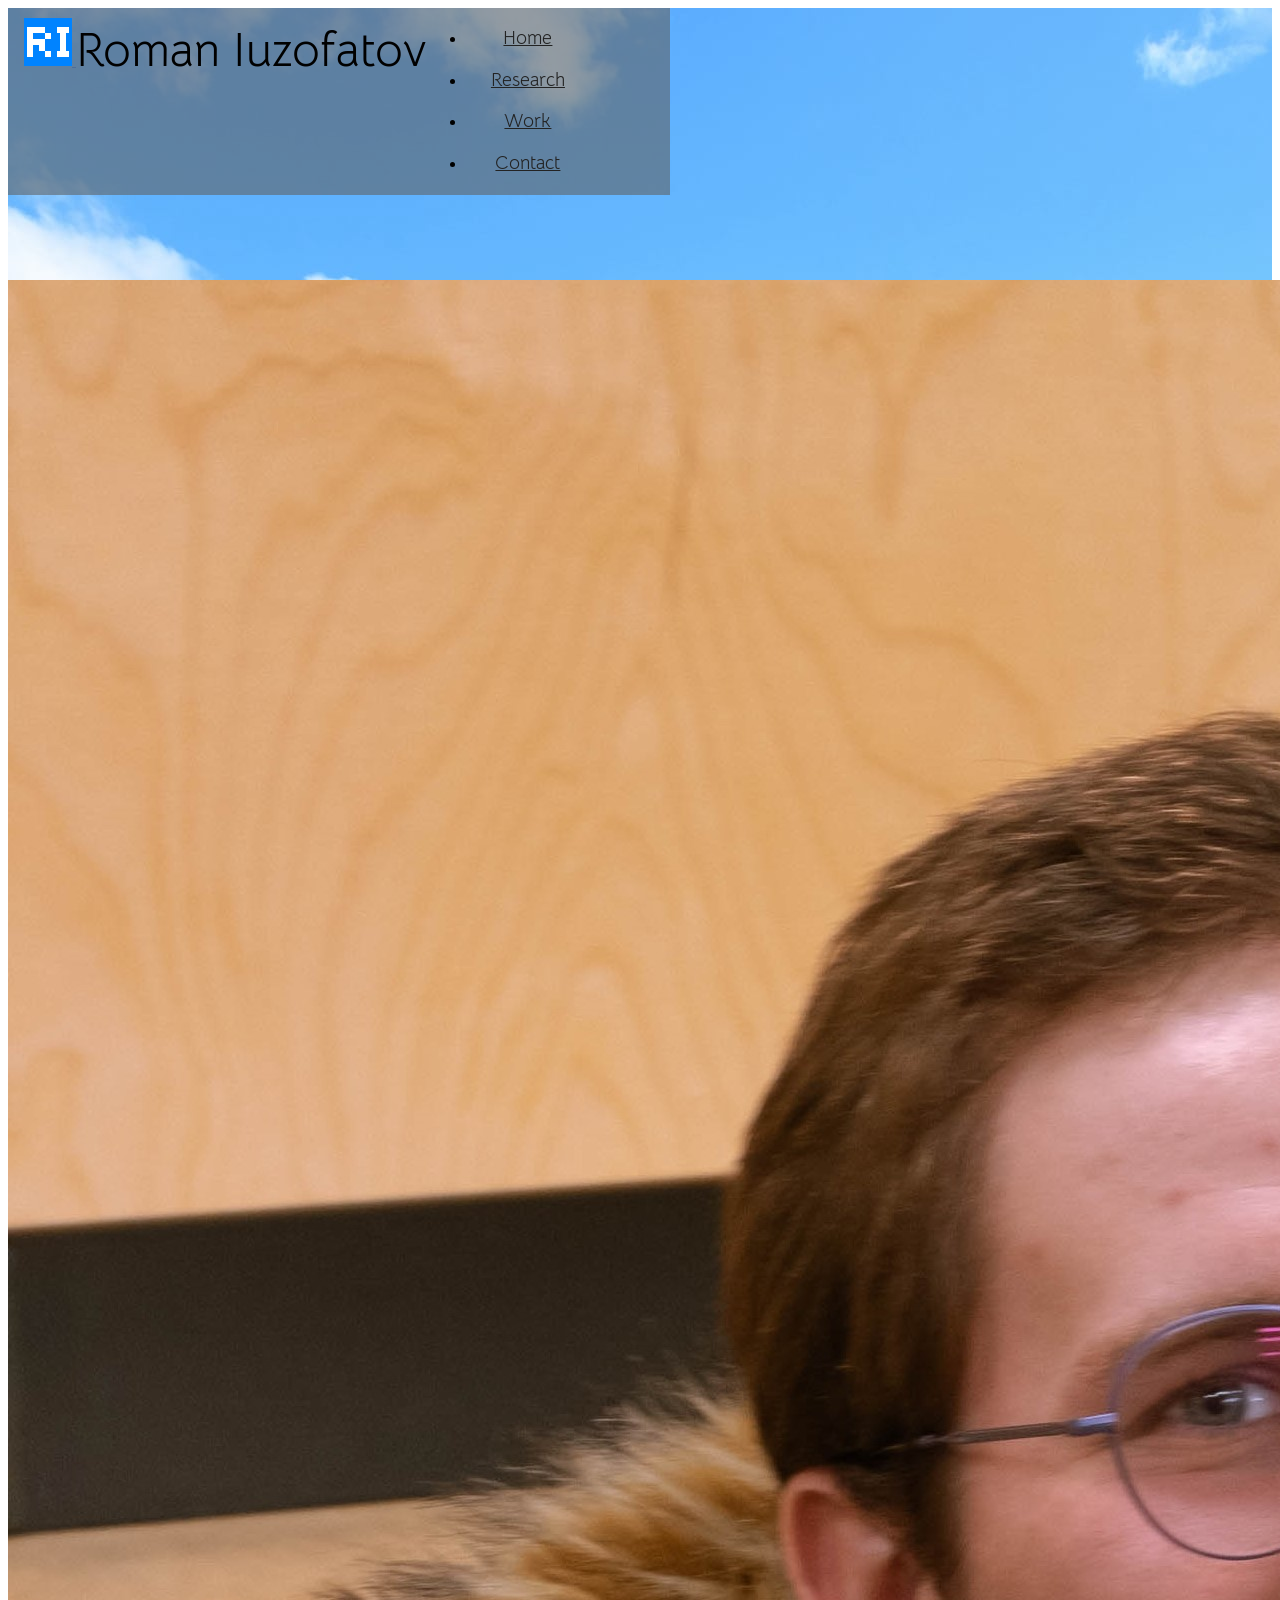
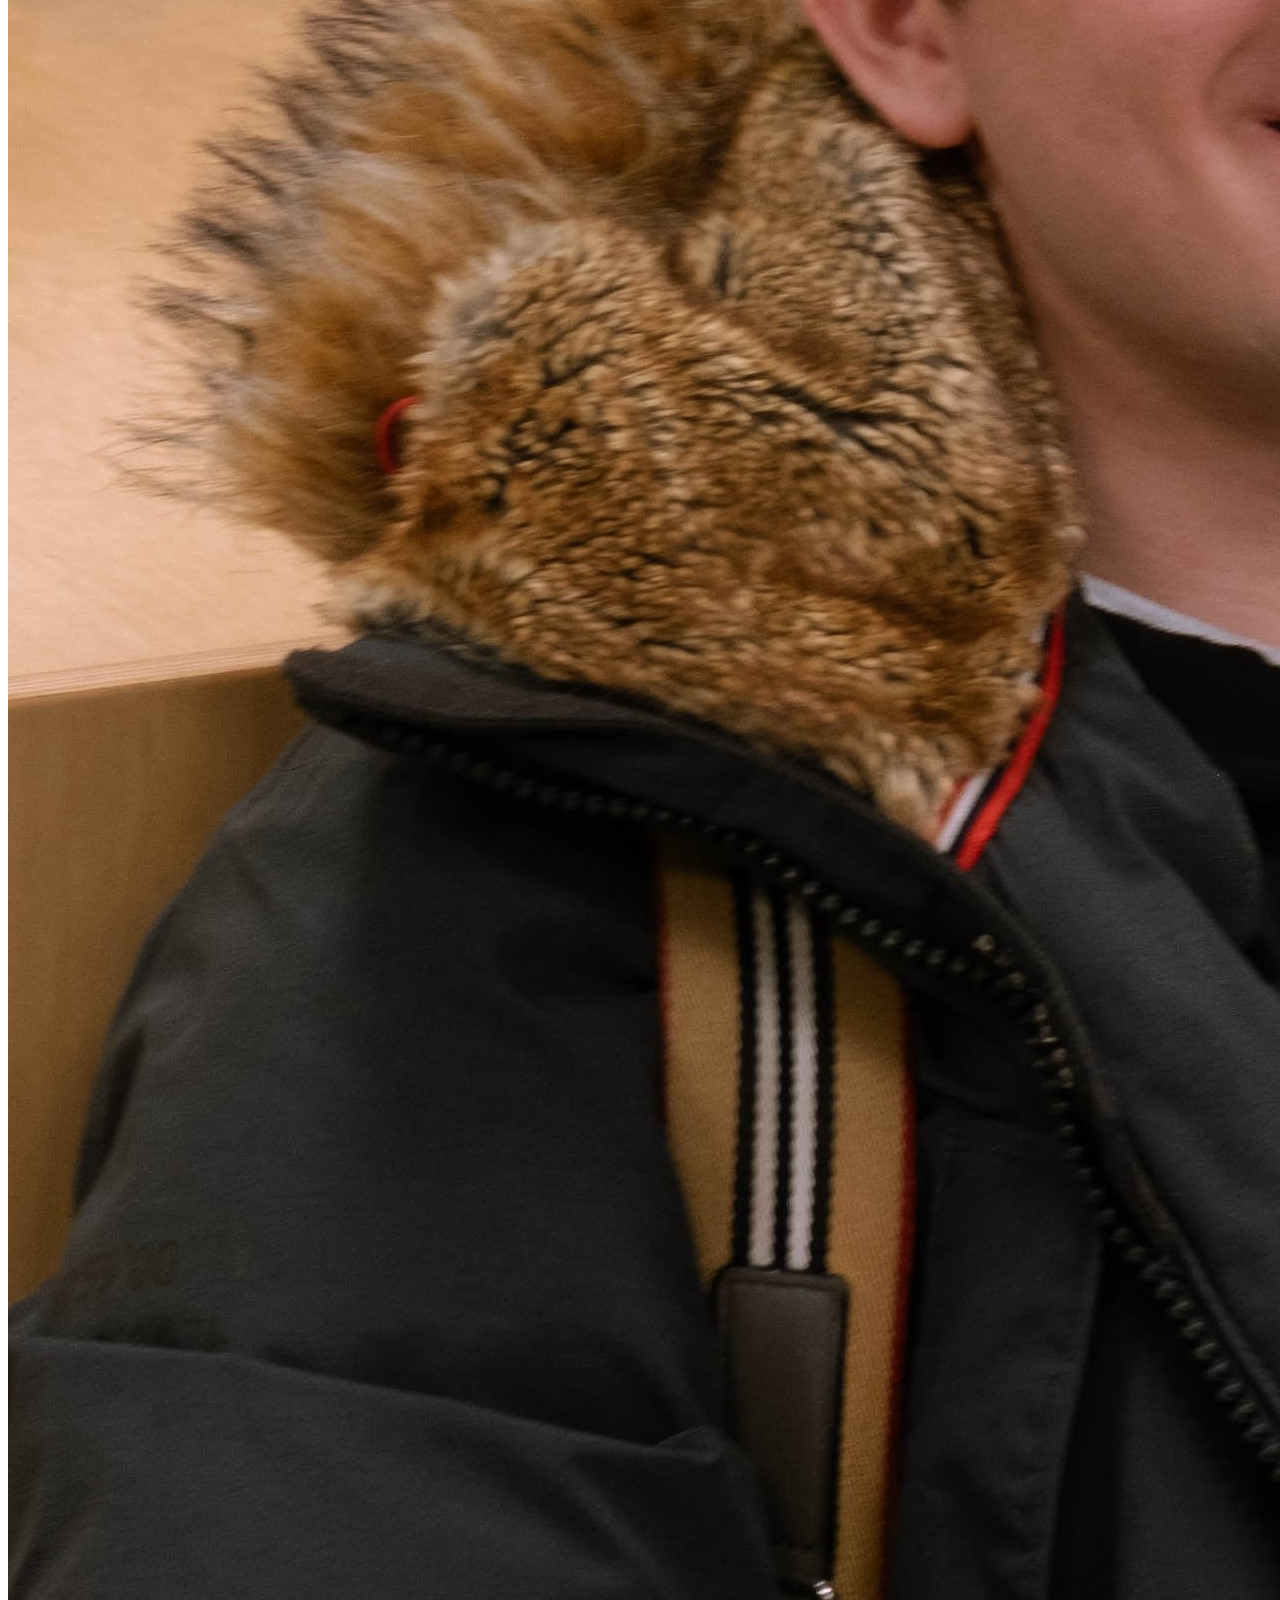
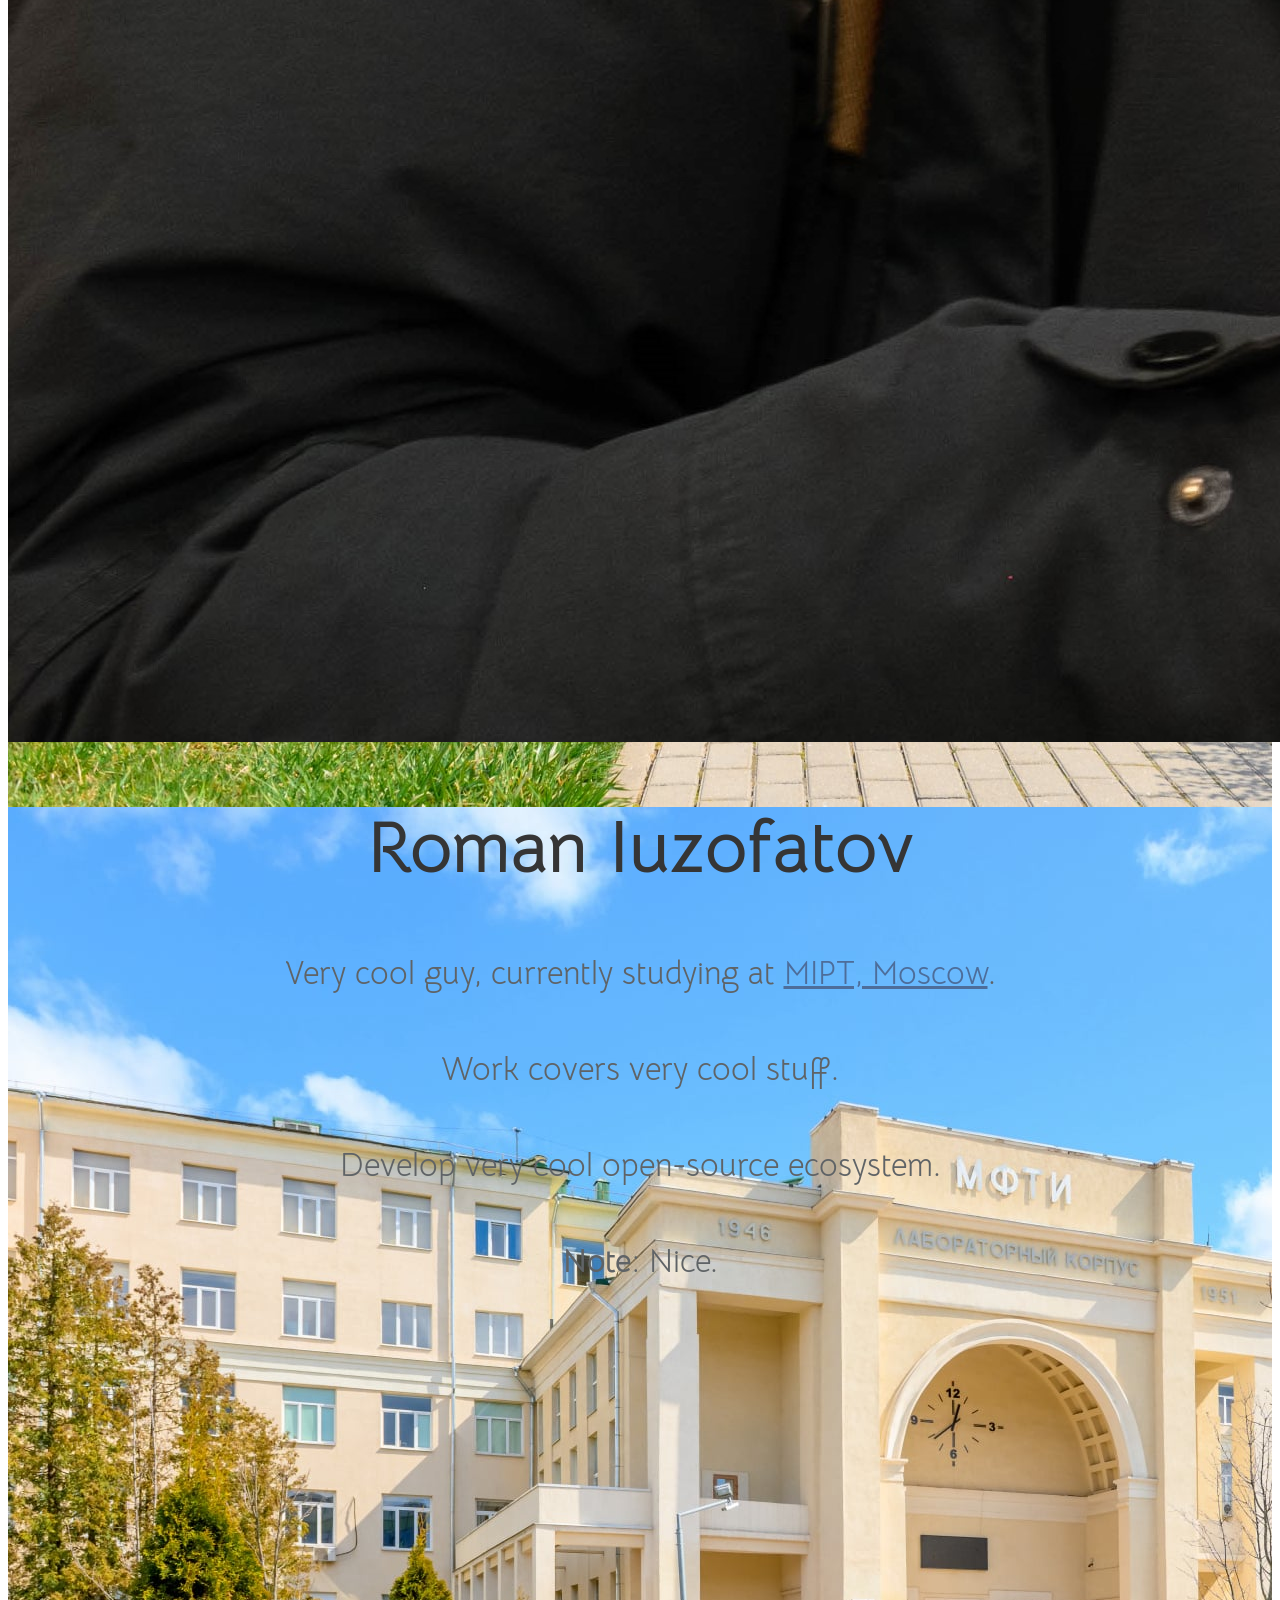
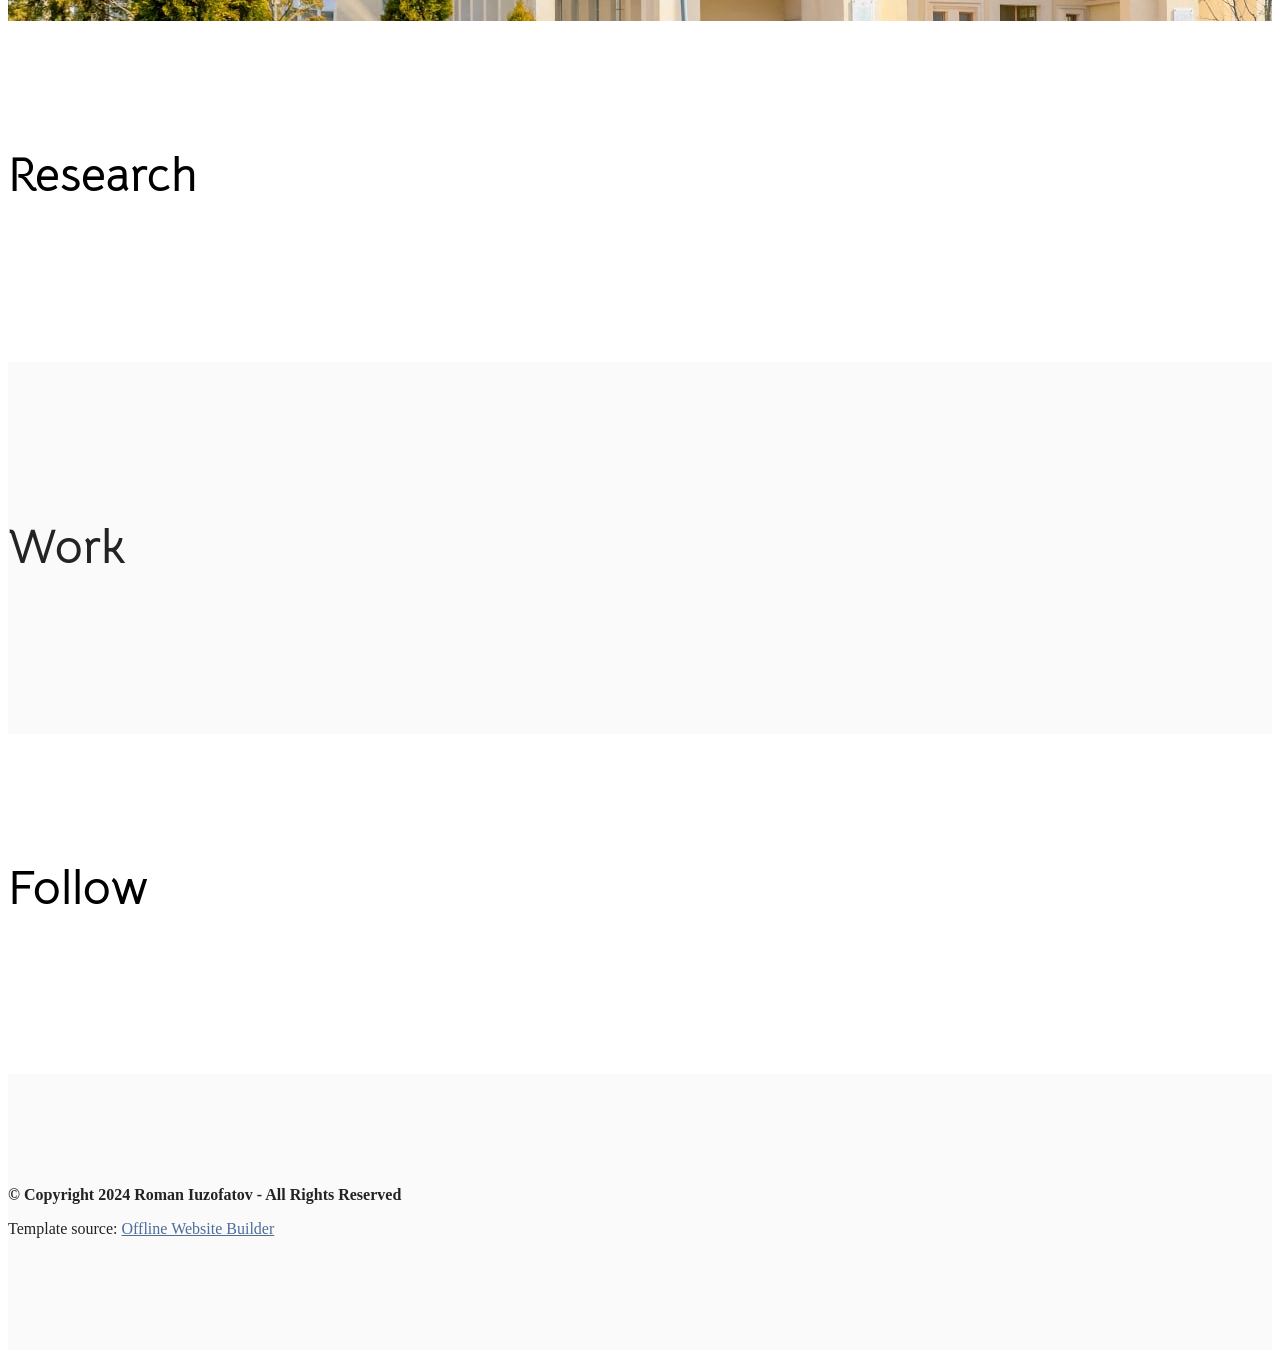
==== commit adfcd9bb: "minor" ====
--- a/index.html
+++ b/index.html
@@ -73,14 +73,14 @@
                     <h1 class="mbr-section-title mbr-fonts-style mb-3 display-1"><strong>Roman Iuzofatov</strong></h1>
                     <div class="media-content">
                         <div class="mbr-section-text mbr-white pb-3 ">
-                            <p class="mbr-text mbr-fonts-style display-5">I am very cool guy from <a href="https://www.mipt.ru/" class="text-primary">MIPT,  Moscow</a>.
+                            <p class="mbr-text mbr-fonts-style display-5">Very cool guy, currently studying at <a href="https://www.mipt.ru/" class="text-primary">MIPT,  Moscow</a>.
                                 <br><br>
-                                My work covers very cool stuff.
+                                Work covers very cool stuff.
                                 <br><br>
                                 Develop very cool open-source ecosystem.
                                 <br><br>
                                 <strong>Note</strong>: 
-                                Very cool.
+                                Nice.
                                 <br><br>
                             </p>
                         </div>
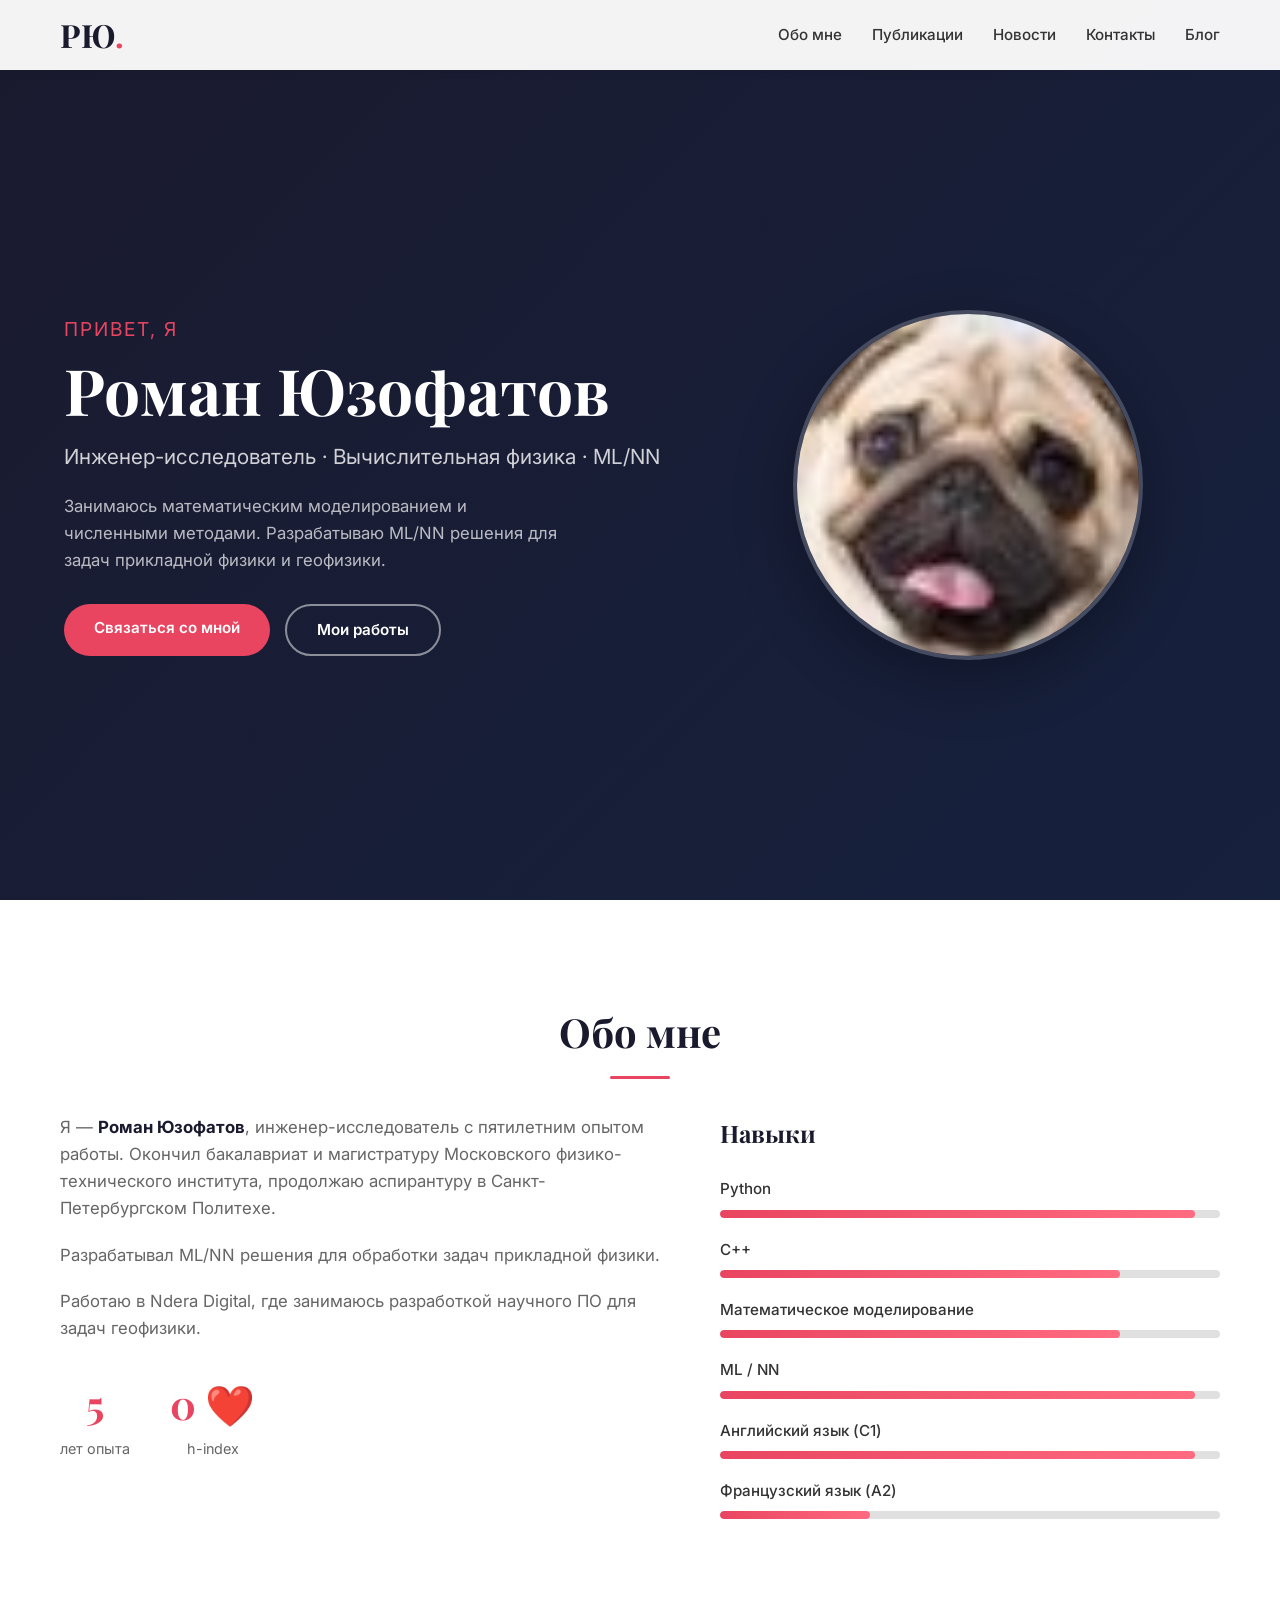
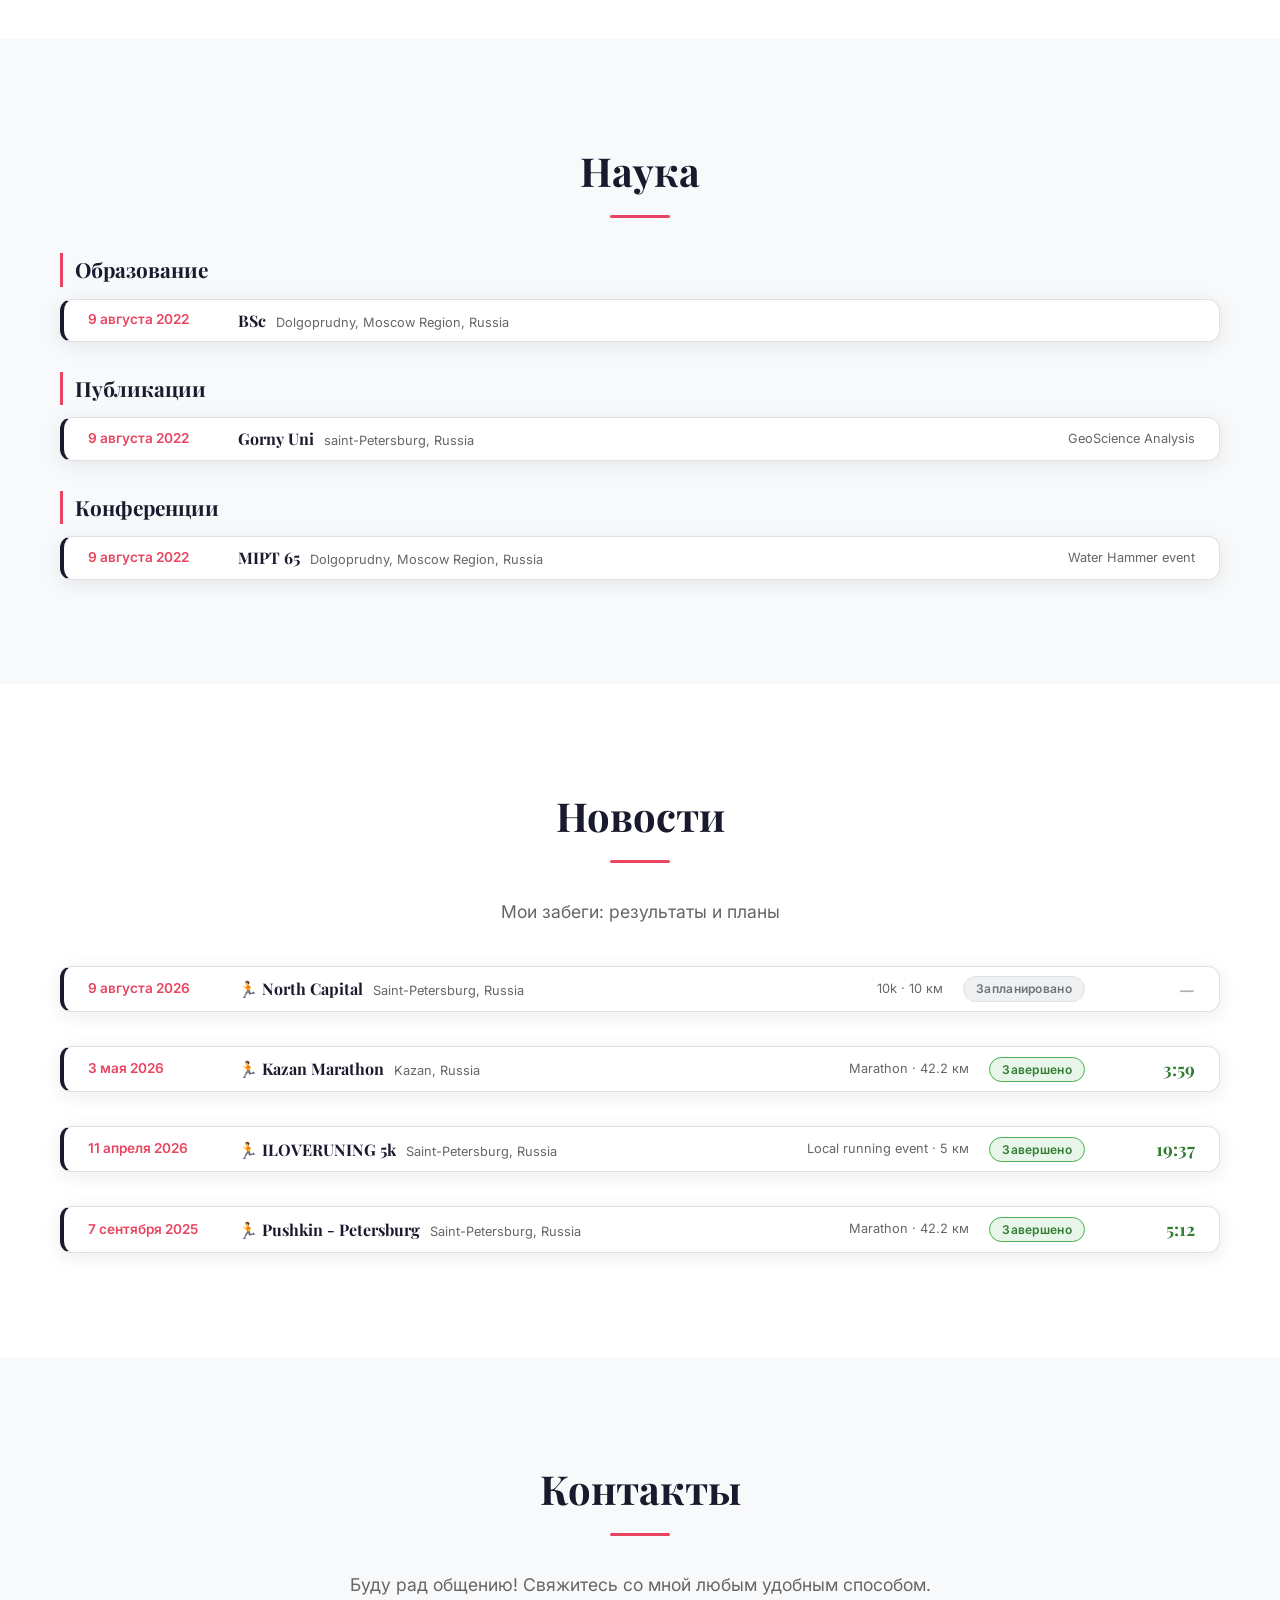
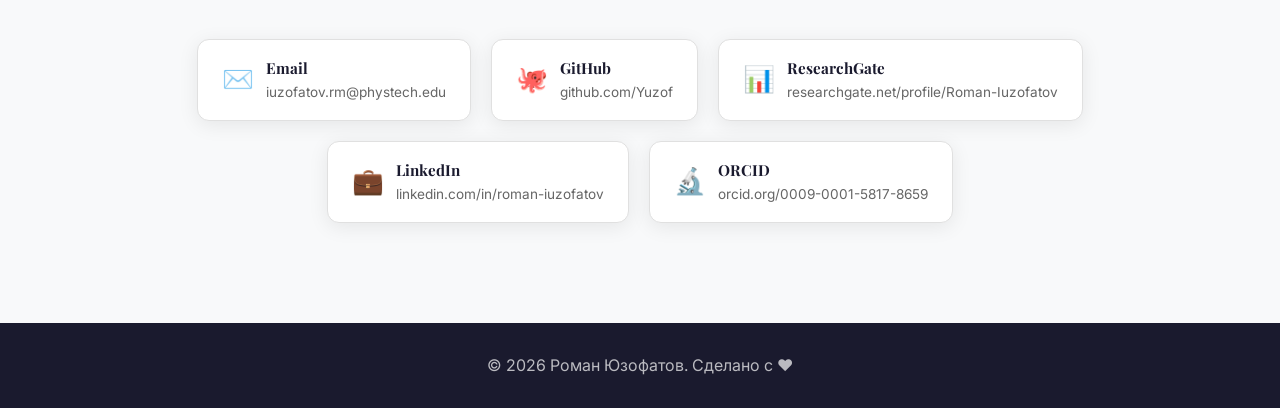
==== commit 5d344831: "Site update scratch v1" ====
--- a/index.html
+++ b/index.html
@@ -1,126 +1,189 @@
 <!DOCTYPE html>
-<html>
+<html lang="ru">
 <head>
-  <!-- Site made with Mobirise Website Builder v5.9.13, https://mobirise.com -->
-  <meta charset="UTF-8">
-  <meta http-equiv="X-UA-Compatible" content="IE=edge">
-  <meta name="generator" content="Mobirise v5.9.13, mobirise.com">
-  <meta name="viewport" content="width=device-width, initial-scale=1, minimum-scale=1">
-  <link rel="shortcut icon" href="assets/images/favicon.ico" type="image/x-icon">
-  <meta name="description" content="">
-  
-  <title>Roman Iuzofatov</title>
-  <link rel="stylesheet" href="assets/web/assets/mobirise-icons2/mobirise2.css">
-  <link rel="stylesheet" href="assets/bootstrap/css/bootstrap.min.css">
-  <link rel="stylesheet" href="assets/bootstrap/css/bootstrap-grid.min.css">
-  <link rel="stylesheet" href="assets/bootstrap/css/bootstrap-reboot.min.css">
-  <link rel="stylesheet" href="assets/dropdown/css/style.css">
-  <link rel="stylesheet" href="assets/socicon/css/styles.css">
-  <link rel="stylesheet" href="assets/theme/css/style.css">
-  <link rel="preload" href="https://fonts.googleapis.com/css?family=Bellota+Text:300,300i,400,400i,700,700i&display=swap" as="style" onload="this.onload=null;this.rel='stylesheet'">
-  <noscript><link rel="stylesheet" href="https://fonts.googleapis.com/css?family=Bellota+Text:300,300i,400,400i,700,700i&display=swap"></noscript>
-  <link rel="preload" as="style" href="assets/mobirise/css/mbr-additional.css?v=ZgMlzT"><link rel="stylesheet" href="assets/mobirise/css/mbr-additional.css?v=ZgMlzT" type="text/css">
-  
+    <meta charset="UTF-8">
+    <meta name="viewport" content="width=device-width, initial-scale=1.0">
+    <title>Роман Юзофатов — Инженер-исследователь</title>
+    <link rel="icon" href="data:image/svg+xml,<svg xmlns='http://www.w3.org/2000/svg' viewBox='0 0 100 100'><text y='.9em' font-size='90'>🏃</text></svg>">
+    <link rel="stylesheet" href="css/style.css">
+    <link rel="preconnect" href="https://fonts.googleapis.com">
+    <link href="https://fonts.googleapis.com/css2?family=Inter:wght@300;400;500;600;700&family=Playfair+Display:wght@400;600;700&display=swap" rel="stylesheet">
 </head>
 <body>
-  <section data-bs-version="5.1" class="menu menu1 cid-sFGMsvHDIa" once="menu" id="menu1-1">
-    <nav class="navbar navbar-dropdown navbar-expand-lg">
-        <div class="container">
-            <div class="navbar-brand">
-                <span class="navbar-logo">
-                    <a href="http://yuzof.github.io">
-                        <img src="assets/images/favicon-256-256.ico" alt="" style="height: 3rem;">
-                    </a>
-                </span>
-                <span class="mbr-text mbr-fonts-style display-2">Roman Iuzofatov</span>
-            </div>
-            <div class="collapse navbar-collapse" id="navbarSupportedContent">
-                <ul class="navbar-nav nav-dropdown" data-app-modern-menu="true">
-                    <li class="nav-item"><a class="nav-link link text-black text-primary display-7" href="#top">Home</a></li>
-                    <li class="nav-item"><a class="nav-link link text-black text-primary display-7" href="index.html#Research">Research</a></li>
-                    <li class="nav-item"><a class="nav-link link text-black text-primary display-7" href="index.html#Research">Work</a></li>
-                    <li class="nav-item"><a class="nav-link link text-black text-primary display-7" href="index.html#Contact">Contact</a></li>
-                </ul>
-            </div>
-            <div class="icons-menu">
-                <a class="iconfont-wrapper" href="mailto:iuzofatov.rm@phystech.edu">
-                    <span class="p-2 mbr-iconfont socicon-mail socicon"></span>
-                </a>
-                <a class="iconfont-wrapper" href="https://twitter.com" target="_blank">
-                    <span class="p-2 mbr-iconfont socicon-twitter socicon"></span>
-                </a>
-                <a class="iconfont-wrapper" href="https://github.com/yuzof" target="_blank">
-                    <span class="p-2 mbr-iconfont socicon-github socicon"></span>
-                </a>
-                <a class="iconfont-wrapper" href="https://scholar.google.com/" target="_blank">
-                    <span class="p-2 mbr-iconfont socicon-googlescholar socicon"></span>
-                </a>
-            </div> 
+    <!-- Навигация -->
+    <nav class="navbar" id="navbar">
+        <div class="container nav-container">
+            <a href="index.html" class="logo">РЮ<span class="logo-accent">.</span></a>
+            <ul class="nav-links">
+                <li><a href="#about">Обо мне</a></li>
+                <li><a href="#publications">Публикации</a></li>
+                <li><a href="#news">Новости</a></li>
+                <li><a href="#contacts">Контакты</a></li>
+                <li><a href="blog.html">Блог</a></li>
+            </ul>
+            <button class="burger" id="burger" aria-label="Меню">
+                <span></span><span></span><span></span>
+            </button>
         </div>
     </nav>
-    </section>
 
-    <section data-bs-version="5.1" class="header1 cid-sFGMfPD7iT" id="header1-0">
+    <!-- Герой-секция -->
+    <header class="hero" style="background: linear-gradient(135deg, var(--primary) 0%, var(--primary-light) 100%), url('source_files/fon.jpg') center/cover;">
+        <div class="container hero-container">
+            <div class="hero-text reveal">
+                <p class="hero-greeting">Привет, я</p>
+                <h1 class="hero-name">Роман Юзофатов</h1>
+                <p class="hero-role">Инженер-исследователь · Вычислительная физика · ML/NN</p>
+                <p class="hero-desc">Занимаюсь математическим моделированием и численными методами. Разрабатываю ML/NN решения для задач прикладной физики и геофизики.</p>
+                <div class="hero-actions">
+                    <a href="#contacts" class="btn btn-primary">Связаться со мной</a>
+                    <a href="#publications" class="btn btn-outline">Мои работы</a>
+                </div>
+            </div>
+            <div class="hero-photo reveal">
+                <div class="photo-frame">
+                    <img src="source_files/islands-retina-small.jpeg" alt="Фото Р" class="profile-photo">
+                </div>
+            </div>
+        </div>
+    </header>
 
-        <div class="mbr-overlay" style="opacity: 0.8; background-color: rgb(255, 255, 255);"></div>
-
+    <!-- Обо мне -->
+    <section id="about" class="section">
         <div class="container">
-            <div class="row justify-content-center">
-                <div class="mbr-figure" style="width: 35%;">
-                    <img src="assets/images/Me-copy.jpg" alt="Mobirise" title="">
+            <h2 class="section-title reveal">Обо мне</h2>
+            <div class="about-grid">
+                <div class="about-text reveal">
+                    <p>Я — <strong>Роман Юзофатов</strong>, инженер-исследователь с пятилетним опытом работы. Окончил бакалавриат и магистратуру Московского физико-технического института, продолжаю аспирантуру в Санкт-Петербургском Политехе.</p>
+                    <p>Разрабатывал ML/NN решения для обработки задач прикладной физики.</p>
+                    <p>Работаю в Ndera Digital, где занимаюсь разработкой научного ПО для задач геофизики.</p>
+                    <div class="stats">
+                        <div class="stat">
+                            <span class="stat-number">5</span>
+                            <span class="stat-label">лет опыта</span>
+                        </div>
+                        <div class="stat">
+                            <span class="stat-number">0 ❤️</span>
+                            <span class="stat-label">h-index</span>
+                        </div>
+                    </div>
                 </div>
-                <div class="col-12 col-lg-7">
-                    <h1 class="mbr-section-title mbr-fonts-style mb-3 display-1"><strong>Roman Iuzofatov</strong></h1>
-                    <div class="media-content">
-                        <div class="mbr-section-text mbr-white pb-3 ">
-                            <p class="mbr-text mbr-fonts-style display-5">Very cool guy, currently studying at <a href="https://www.mipt.ru/" class="text-primary">MIPT,  Moscow</a>.
-                                <br><br>
-                                Work covers very cool stuff.
-                                <br><br>
-                                Develop very cool open-source ecosystem.
-                                <br><br>
-                                <strong>Note</strong>: 
-                                Nice.
-                                <br><br>
-                            </p>
-                        </div>
+                <div class="about-skills reveal">
+                    <h3>Навыки</h3>
+                    <div class="skill">
+                        <span class="skill-name">Python</span>
+                        <div class="skill-bar"><div class="skill-fill" style="width: 95%"></div></div>
+                    </div>
+                    <div class="skill">
+                        <span class="skill-name">C++</span>
+                        <div class="skill-bar"><div class="skill-fill" style="width: 80%"></div></div>
+                    </div>
+                    <div class="skill">
+                        <span class="skill-name">Математическое моделирование</span>
+                        <div class="skill-bar"><div class="skill-fill" style="width: 80%"></div></div>
+                    </div>
+                    <div class="skill">
+                        <span class="skill-name">ML / NN</span>
+                        <div class="skill-bar"><div class="skill-fill" style="width: 95%"></div></div>
+                    </div>
+                    <div class="skill">
+                        <span class="skill-name">Английский язык (C1)</span>
+                        <div class="skill-bar"><div class="skill-fill" style="width: 95%"></div></div>
+                    </div>
+                    <div class="skill">
+                        <span class="skill-name">Французский язык (A2)</span>
+                        <div class="skill-bar"><div class="skill-fill" style="width: 30%"></div></div>
                     </div>
                 </div>
             </div>
         </div>
     </section>
 
-    <section data-bs-version="5.1" class="features3 cid-sFGSUpvomC" id="Research">
+    <!-- Наука: образование, публикации, конференции -->
+    <section id="publications" class="section section-alt">
         <div class="container">
-            <div class="mbr-section-head">
-                <h4 class="mbr-section-title mbr-fonts-style align-center mb-5 display-2"><strong>Research</strong></h4>
+            <h2 class="section-title reveal">Наука</h2>
+
+            <h3 class="table-title reveal">Образование</h3>
+            <div class="science-grid" id="education-grid">
+                <!-- Генерируется из science_results/education -->
+            </div>
+
+            <h3 class="table-title reveal">Публикации</h3>
+            <div class="science-grid" id="articles-grid">
+                <!-- Генерируется из science_results/articles -->
+            </div>
+
+            <h3 class="table-title reveal">Конференции</h3>
+            <div class="science-grid" id="conferences-grid">
+                <!-- Генерируется из science_results/conferences -->
             </div>
         </div>
     </section>
 
-    <section data-bs-version="5.1" class="team1 cid-sFGNGNNW5A" id="Work">
+    <!-- Новости -->
+    <section id="news" class="section">
         <div class="container">
-            <div class="mbr-section-head">
-                <h4 class="mbr-section-title mbr-fonts-style align-center mb-5 display-2"><strong>Work</strong></h4>
+            <h2 class="section-title reveal">Новости</h2>
+            <p class="section-subtitle reveal">Мои забеги: результаты и планы</p>
+            <div class="news-grid" id="race-grid">
+                <!-- Карточки забегов генерируются из run_results/*.json -->
             </div>
         </div>
     </section>
 
-    <section data-bs-version="5.1" class="contacts4 cid-sFGSUpvomC" id="Contact">
+    <!-- Контакты -->
+    <section id="contacts" class="section section-alt">
         <div class="container">
-            <div class="mbr-section-head">
-                <h4 class="mbr-section-title mbr-fonts-style align-center mb-5 display-2"><strong>Follow</strong></h4>
+            <h2 class="section-title reveal">Контакты</h2>
+            <p class="section-subtitle reveal">Буду рад общению! Свяжитесь со мной любым удобным способом.</p>
+            <div class="contacts-grid reveal">
+                <a href="mailto:iuzofatov.rm@phystech.edu" class="contact-card">
+                    <div class="contact-icon">✉️</div>
+                    <div class="contact-info">
+                        <h3>Email</h3>
+                        <p>iuzofatov.rm@phystech.edu</p>
+                    </div>
+                </a>
+                <a href="https://github.com/Yuzof" target="_blank" class="contact-card">
+                    <div class="contact-icon">🐙</div>
+                    <div class="contact-info">
+                        <h3>GitHub</h3>
+                        <p>github.com/Yuzof</p>
+                    </div>
+                </a>
+                <a href="https://www.researchgate.net/profile/Roman-Iuzofatov" target="_blank" class="contact-card">
+                    <div class="contact-icon">📊</div>
+                    <div class="contact-info">
+                        <h3>ResearchGate</h3>
+                        <p>researchgate.net/profile/Roman-Iuzofatov</p>
+                    </div>
+                </a>
+                <a href="https://linkedin.com/in/roman-iuzofatov" target="_blank" class="contact-card">
+                    <div class="contact-icon">💼</div>
+                    <div class="contact-info">
+                        <h3>LinkedIn</h3>
+                        <p>linkedin.com/in/roman-iuzofatov</p>
+                    </div>
+                </a>
+                <a href="https://orcid.org/0009-0001-5817-8659" target="_blank" class="contact-card">
+                    <div class="contact-icon">🔬</div>
+                    <div class="contact-info">
+                        <h3>ORCID</h3>
+                        <p>orcid.org/0009-0001-5817-8659</p>
+                    </div>
+                </a>
             </div>
         </div>
     </section>
 
-    <section data-bs-version="5.1" class="footer7 cid-sFGNGNNW5A" once="footers" id="footer">
+    <!-- Футер -->
+    <footer class="footer">
         <div class="container">
-            <div class="mbr-section-head">
-            <p class="mbr-section-title mbr-fonts-style align-center mb-5 display-8"><strong>© Copyright 2024 Roman Iuzofatov - All Rights Reserved</strong></p>
-            <p class="mbr-section-title mbr-fonts-style align-center mb-5 display-8">Template source: <a style="z-index:1" href="https://mobirise.com/offline-website-builder.html">Offline Website Builder</a></p>
-            </div>
+            <p>© 2026 Роман Юзофатов. Сделано с ❤️</p>
         </div>
-    </section>
+    </footer>
+
+    <script src="js/main.js"></script>
 </body>
 </html>
--- a/css/style.css
+++ b/css/style.css
@@ -0,0 +1,1064 @@
+/* ===== Базовые стили ===== */
+:root {
+    --primary: #1a1a2e;
+    --primary-light: #16213e;
+    --accent: #e94560;
+    --accent-hover: #c73652;
+    --text: #333;
+    --text-light: #666;
+    --bg: #ffffff;
+    --bg-alt: #f8f9fa;
+    --border: #e0e0e0;
+    --shadow: 0 4px 20px rgba(0, 0, 0, 0.08);
+    --shadow-hover: 0 8px 30px rgba(0, 0, 0, 0.12);
+    --radius: 12px;
+    --transition: all 0.3s ease;
+}
+
+* {
+    margin: 0;
+    padding: 0;
+    box-sizing: border-box;
+}
+
+html {
+    scroll-behavior: smooth;
+}
+
+body {
+    font-family: 'Inter', sans-serif;
+    color: var(--text);
+    line-height: 1.6;
+    background: var(--bg);
+    overflow-x: hidden;
+}
+
+.container {
+    max-width: 1200px;
+    margin: 0 auto;
+    padding: 0 20px;
+}
+
+h1, h2, h3 {
+    font-family: 'Playfair Display', serif;
+    color: var(--primary);
+}
+
+a {
+    text-decoration: none;
+    color: inherit;
+}
+
+img {
+    max-width: 100%;
+    display: block;
+}
+
+/* ===== Навигация ===== */
+.navbar {
+    position: fixed;
+    top: 0;
+    left: 0;
+    right: 0;
+    z-index: 1000;
+    background: rgba(255, 255, 255, 0.95);
+    backdrop-filter: blur(10px);
+    box-shadow: 0 2px 10px rgba(0, 0, 0, 0.05);
+    transition: var(--transition);
+}
+
+.navbar.scrolled {
+    box-shadow: 0 4px 20px rgba(0, 0, 0, 0.1);
+}
+
+.nav-container {
+    display: flex;
+    justify-content: space-between;
+    align-items: center;
+    height: 70px;
+}
+
+.logo {
+    font-family: 'Playfair Display', serif;
+    font-size: 2rem;
+    font-weight: 700;
+    color: var(--primary);
+}
+
+.logo-accent {
+    color: var(--accent);
+}
+
+.nav-links {
+    display: flex;
+    list-style: none;
+    gap: 30px;
+}
+
+.nav-links a {
+    font-size: 0.95rem;
+    font-weight: 500;
+    color: var(--text);
+    position: relative;
+    padding: 5px 0;
+    transition: var(--transition);
+}
+
+.nav-links a::after {
+    content: '';
+    position: absolute;
+    bottom: 0;
+    left: 0;
+    width: 0;
+    height: 2px;
+    background: var(--accent);
+    transition: var(--transition);
+}
+
+.nav-links a:hover,
+.nav-links a.active {
+    color: var(--accent);
+}
+
+.nav-links a:hover::after,
+.nav-links a.active::after {
+    width: 100%;
+}
+
+.burger {
+    display: none;
+    flex-direction: column;
+    gap: 5px;
+    background: none;
+    border: none;
+    cursor: pointer;
+    padding: 5px;
+}
+
+.burger span {
+    width: 25px;
+    height: 3px;
+    background: var(--primary);
+    border-radius: 3px;
+    transition: var(--transition);
+}
+
+/* ===== Герой-секция ===== */
+.hero {
+    min-height: 100vh;
+    display: flex;
+    align-items: center;
+    background: linear-gradient(135deg, var(--primary) 0%, var(--primary-light) 100%);
+    color: #fff;
+    padding-top: 70px;
+}
+
+.hero-container {
+    display: grid;
+    grid-template-columns: 1.2fr 1fr;
+    gap: 60px;
+    align-items: center;
+    padding: 60px 20px;
+}
+
+.hero-greeting {
+    font-size: 1.2rem;
+    color: var(--accent);
+    margin-bottom: 10px;
+    letter-spacing: 2px;
+    text-transform: uppercase;
+}
+
+.hero-name {
+    font-size: 4rem;
+    color: #fff;
+    margin-bottom: 15px;
+    line-height: 1.1;
+}
+
+.hero-role {
+    font-size: 1.3rem;
+    color: rgba(255, 255, 255, 0.8);
+    margin-bottom: 20px;
+}
+
+.hero-desc {
+    font-size: 1.05rem;
+    color: rgba(255, 255, 255, 0.7);
+    max-width: 500px;
+    margin-bottom: 30px;
+}
+
+.hero-actions {
+    display: flex;
+    gap: 15px;
+    flex-wrap: wrap;
+}
+
+.btn {
+    display: inline-block;
+    padding: 12px 30px;
+    border-radius: 50px;
+    font-weight: 600;
+    font-size: 0.95rem;
+    transition: var(--transition);
+    cursor: pointer;
+}
+
+.btn-primary {
+    background: var(--accent);
+    color: #fff;
+}
+
+.btn-primary:hover {
+    background: var(--accent-hover);
+    transform: translateY(-2px);
+    box-shadow: 0 6px 20px rgba(233, 69, 96, 0.4);
+}
+
+.btn-outline {
+    border: 2px solid rgba(255, 255, 255, 0.5);
+    color: #fff;
+}
+
+.btn-outline:hover {
+    border-color: #fff;
+    background: rgba(255, 255, 255, 0.1);
+    transform: translateY(-2px);
+}
+
+.hero-photo {
+    display: flex;
+    justify-content: center;
+}
+
+.photo-frame {
+    position: relative;
+    width: 350px;
+    height: 350px;
+    border-radius: 50%;
+    overflow: hidden;
+    border: 4px solid rgba(255, 255, 255, 0.2);
+    box-shadow: 0 20px 60px rgba(0, 0, 0, 0.3);
+    animation: float 6s ease-in-out infinite;
+}
+
+.photo-frame::before {
+    content: '';
+    position: absolute;
+    top: -50%;
+    left: -50%;
+    width: 200%;
+    height: 200%;
+    background: linear-gradient(45deg, transparent 40%, rgba(255, 255, 255, 0.1) 50%, transparent 60%);
+    animation: shine 4s ease-in-out infinite;
+}
+
+.profile-photo {
+    width: 100%;
+    height: 100%;
+    object-fit: cover;
+}
+
+@keyframes float {
+    0%, 100% { transform: translateY(0); }
+    50% { transform: translateY(-15px); }
+}
+
+@keyframes shine {
+    0% { transform: translateX(-100%); }
+    100% { transform: translateX(100%); }
+}
+
+/* ===== Секции ===== */
+.section {
+    padding: 100px 0;
+}
+
+.section-alt {
+    background: var(--bg-alt);
+}
+
+.section-title {
+    font-size: 2.5rem;
+    text-align: center;
+    margin-bottom: 50px;
+    position: relative;
+}
+
+.section-title::after {
+    content: '';
+    position: absolute;
+    bottom: -15px;
+    left: 50%;
+    transform: translateX(-50%);
+    width: 60px;
+    height: 3px;
+    background: var(--accent);
+    border-radius: 3px;
+}
+
+.section-subtitle {
+    text-align: center;
+    color: var(--text-light);
+    margin-bottom: 40px;
+    font-size: 1.1rem;
+}
+
+/* ===== Обо мне ===== */
+.about-grid {
+    display: grid;
+    grid-template-columns: 1.2fr 1fr;
+    gap: 60px;
+    align-items: start;
+}
+
+.about-text p {
+    margin-bottom: 20px;
+    color: var(--text-light);
+    font-size: 1.05rem;
+}
+
+.about-text strong {
+    color: var(--primary);
+}
+
+.stats {
+    display: flex;
+    gap: 40px;
+    margin-top: 30px;
+}
+
+.stat {
+    text-align: center;
+}
+
+.stat-number {
+    display: block;
+    font-size: 2.5rem;
+    font-weight: 700;
+    color: var(--accent);
+    font-family: 'Playfair Display', serif;
+}
+
+.stat-label {
+    color: var(--text-light);
+    font-size: 0.9rem;
+}
+
+.about-skills h3 {
+    margin-bottom: 25px;
+    font-size: 1.5rem;
+}
+
+.skill {
+    margin-bottom: 20px;
+}
+
+.skill-name {
+    display: block;
+    margin-bottom: 8px;
+    font-weight: 500;
+    font-size: 0.95rem;
+}
+
+.skill-bar {
+    height: 8px;
+    background: var(--border);
+    border-radius: 4px;
+    overflow: hidden;
+}
+
+.skill-fill {
+    height: 100%;
+    background: linear-gradient(90deg, var(--accent), #ff6b81);
+    border-radius: 4px;
+    transition: width 1.5s ease;
+    width: 0;
+}
+
+.skill-fill.animate {
+    animation: growBar 1.5s ease forwards;
+}
+
+@keyframes growBar {
+    from { width: 0; }
+}
+
+/* ===== Публикации ===== */
+.publications-list {
+    max-width: 800px;
+    margin: 0 auto;
+}
+
+.publication {
+    display: grid;
+    grid-template-columns: 100px 1fr;
+    gap: 30px;
+    padding: 30px;
+    background: var(--bg);
+    border-radius: var(--radius);
+    box-shadow: var(--shadow);
+    margin-bottom: 20px;
+    transition: var(--transition);
+    border-left: 4px solid var(--accent);
+}
+
+.publication:hover {
+    transform: translateX(10px);
+    box-shadow: var(--shadow-hover);
+}
+
+.pub-year {
+    font-family: 'Playfair Display', serif;
+    font-size: 1.5rem;
+    font-weight: 700;
+    color: var(--accent);
+}
+
+.pub-content h3 {
+    font-size: 1.2rem;
+    margin-bottom: 8px;
+}
+
+.pub-meta {
+    color: var(--text-light);
+    font-size: 0.9rem;
+    margin-bottom: 10px;
+}
+
+.pub-content p:not(.pub-meta) {
+    color: var(--text-light);
+    margin-bottom: 15px;
+}
+
+.pub-link {
+    color: var(--accent);
+    font-weight: 600;
+    font-size: 0.95rem;
+    transition: var(--transition);
+}
+
+.pub-link:hover {
+    color: var(--accent-hover);
+    padding-left: 5px;
+}
+
+/* ===== Новости ===== */
+.news-grid {
+    display: grid;
+    grid-template-columns: repeat(2, 1fr);
+    gap: 30px;
+}
+
+.news-card {
+    background: var(--bg);
+    border-radius: var(--radius);
+    padding: 30px;
+    box-shadow: var(--shadow);
+    transition: var(--transition);
+    border: 1px solid var(--border);
+}
+
+.news-card:hover {
+    transform: translateY(-5px);
+    box-shadow: var(--shadow-hover);
+    border-color: var(--accent);
+}
+
+.news-date {
+    display: inline-block;
+    background: var(--bg-alt);
+    color: var(--accent);
+    padding: 5px 12px;
+    border-radius: 20px;
+    font-size: 0.85rem;
+    font-weight: 500;
+    margin-bottom: 15px;
+}
+
+.news-card h3 {
+    font-size: 1.2rem;
+    margin-bottom: 10px;
+}
+
+.news-card p {
+    color: var(--text-light);
+    margin-bottom: 15px;
+}
+
+.news-link {
+    color: var(--accent);
+    font-weight: 600;
+    font-size: 0.95rem;
+    transition: var(--transition);
+}
+
+.news-link:hover {
+    color: var(--accent-hover);
+    padding-left: 5px;
+}
+
+/* ===== Контакты (в одну строку) ===== */
+.contacts-grid {
+    display: flex;
+    flex-wrap: wrap;
+    justify-content: center;
+    gap: 20px;
+}
+
+.contact-card {
+    background: var(--bg);
+    border-radius: var(--radius);
+    padding: 16px 24px;
+    text-align: center;
+    box-shadow: var(--shadow);
+    transition: var(--transition);
+    border: 1px solid var(--border);
+    display: flex;
+    align-items: center;
+    gap: 12px;
+    min-width: 0;
+}
+
+.contact-card:hover {
+    transform: translateY(-3px);
+    box-shadow: var(--shadow-hover);
+    border-color: var(--accent);
+}
+
+.contact-icon {
+    font-size: 1.6rem;
+    margin: 0;
+    flex-shrink: 0;
+}
+
+.contact-info {
+    text-align: left;
+}
+
+.contact-card h3 {
+    font-size: 0.95rem;
+    margin-bottom: 2px;
+}
+
+.contact-card p {
+    color: var(--text-light);
+    font-size: 0.85rem;
+    white-space: nowrap;
+}
+
+/* ===== Футер ===== */
+.footer {
+    background: var(--primary);
+    color: rgba(255, 255, 255, 0.7);
+    padding: 30px 0;
+    text-align: center;
+}
+
+/* ===== Страница хобби ===== */
+.page-header {
+    background: linear-gradient(135deg, var(--primary) 0%, var(--primary-light) 100%);
+    color: #fff;
+    padding: 150px 0 80px;
+    text-align: center;
+}
+
+.page-title {
+    font-size: 3rem;
+    color: #fff;
+    margin-bottom: 15px;
+}
+
+.page-subtitle {
+    color: rgba(255, 255, 255, 0.7);
+    font-size: 1.2rem;
+}
+
+.hobbies-grid {
+    display: grid;
+    grid-template-columns: repeat(3, 1fr);
+    gap: 30px;
+}
+
+.hobby-card {
+    background: var(--bg);
+    border-radius: var(--radius);
+    padding: 30px;
+    box-shadow: var(--shadow);
+    transition: var(--transition);
+    border: 1px solid var(--border);
+    text-align: center;
+}
+
+.hobby-card:hover {
+    transform: translateY(-5px);
+    box-shadow: var(--shadow-hover);
+    border-color: var(--accent);
+}
+
+.hobby-icon {
+    font-size: 3rem;
+    margin-bottom: 20px;
+    display: inline-block;
+    transition: var(--transition);
+}
+
+.hobby-card:hover .hobby-icon {
+    transform: scale(1.2) rotate(10deg);
+}
+
+.hobby-card h3 {
+    font-size: 1.3rem;
+    margin-bottom: 15px;
+}
+
+.hobby-card p {
+    color: var(--text-light);
+    margin-bottom: 20px;
+}
+
+.hobby-tags {
+    display: flex;
+    flex-wrap: wrap;
+    gap: 8px;
+    justify-content: center;
+}
+
+.tag {
+    background: var(--bg-alt);
+    color: var(--primary);
+    padding: 5px 12px;
+    border-radius: 20px;
+    font-size: 0.85rem;
+    font-weight: 500;
+    transition: var(--transition);
+}
+
+.tag:hover {
+    background: var(--accent);
+    color: #fff;
+}
+
+/* ===== Сетка забегов и науки: одна колонка на всю ширину ===== */
+#race-grid,
+.science-grid {
+    grid-template-columns: 1fr;
+}
+
+/* ===== Заголовки таблиц ===== */
+.table-title {
+    font-size: 1.3rem;
+    color: var(--primary);
+    margin: 30px 0 12px;
+    padding-left: 12px;
+    border-left: 3px solid var(--accent);
+}
+
+/* ===== Шаблон забегов (табличные строки) ===== */
+.race-card.news-card {
+    display: flex;
+    flex-direction: row;
+    align-items: center;
+    justify-content: space-between;
+    gap: 20px;
+    width: 100%;
+    padding: 8px 24px;
+    border-left: 4px solid var(--primary);
+    margin-bottom: 4px;
+}
+
+.race-card:hover {
+    border-color: var(--accent);
+    background: var(--bg-alt);
+    transform: none;
+}
+
+.race-date-cell {
+    flex-shrink: 0;
+    font-size: 0.85rem;
+    font-weight: 600;
+    color: var(--accent);
+    min-width: 130px;
+}
+
+.race-main {
+    flex: 1;
+    display: flex;
+    align-items: baseline;
+    gap: 10px;
+    min-width: 0;
+}
+
+.race-main h3 {
+    font-size: 1rem;
+    margin: 0;
+    white-space: nowrap;
+    overflow: hidden;
+    text-overflow: ellipsis;
+}
+
+.race-place {
+    font-size: 0.8rem;
+    color: var(--text-light);
+    white-space: nowrap;
+    overflow: hidden;
+    text-overflow: ellipsis;
+}
+
+.race-details-cell {
+    flex-shrink: 0;
+    font-size: 0.8rem;
+    color: var(--text-light);
+    white-space: nowrap;
+}
+
+.race-badge {
+    flex-shrink: 0;
+    display: inline-block;
+    padding: 2px 12px;
+    border-radius: 20px;
+    font-size: 0.75rem;
+    font-weight: 600;
+    letter-spacing: 0.3px;
+}
+
+.race-upcoming {
+    background: #eef0f2;
+    color: #6c757d;
+    border: 1px solid #dee2e6;
+}
+
+.race-finished {
+    background: #e8f5e9;
+    color: #2e7d32;
+    border: 1px solid #4caf50;
+}
+
+.race-time-cell {
+    flex-shrink: 0;
+    font-family: 'Playfair Display', serif;
+    font-size: 1.1rem;
+    font-weight: 700;
+    min-width: 90px;
+    text-align: right;
+}
+
+.race-time-cell.has-time {
+    color: #2e7d32;
+}
+
+.race-time-cell.no-time {
+    color: #adb5bd;
+}
+
+/* ===== Таблицы науки (образование, публикации, конференции) ===== */
+.sci-card.news-card {
+    display: flex;
+    flex-direction: row;
+    align-items: center;
+    justify-content: space-between;
+    gap: 20px;
+    width: 100%;
+    padding: 8px 24px;
+    border-left: 4px solid var(--primary);
+    margin-bottom: 4px;
+}
+
+.sci-card:hover {
+    border-color: var(--accent);
+    background: var(--bg-alt);
+    transform: none;
+}
+
+.sci-date-cell {
+    flex-shrink: 0;
+    font-size: 0.85rem;
+    font-weight: 600;
+    color: var(--accent);
+    min-width: 130px;
+}
+
+.sci-main {
+    flex: 1;
+    display: flex;
+    align-items: baseline;
+    gap: 10px;
+    min-width: 0;
+}
+
+.sci-main h3 {
+    font-size: 1rem;
+    margin: 0;
+    white-space: nowrap;
+    overflow: hidden;
+    text-overflow: ellipsis;
+}
+
+.sci-org {
+    font-size: 0.8rem;
+    color: var(--text-light);
+    white-space: nowrap;
+    overflow: hidden;
+    text-overflow: ellipsis;
+}
+
+.sci-pres {
+    flex-shrink: 0;
+    font-size: 0.8rem;
+    color: var(--text-light);
+    white-space: nowrap;
+}
+
+/* ===== Блог ===== */
+.blog-list {
+    max-width: 800px;
+    margin: 0 auto;
+}
+
+.blog-post {
+    background: var(--bg);
+    border-radius: var(--radius);
+    padding: 30px;
+    box-shadow: var(--shadow);
+    margin-bottom: 20px;
+    border: 1px solid var(--border);
+    border-left: 4px solid var(--accent);
+    transition: var(--transition);
+}
+
+.blog-post:hover {
+    box-shadow: var(--shadow-hover);
+    border-color: var(--accent);
+}
+
+.blog-post-header {
+    display: flex;
+    align-items: center;
+    gap: 12px;
+    margin-bottom: 12px;
+}
+
+.blog-post-date {
+    font-size: 0.85rem;
+    font-weight: 600;
+    color: var(--accent);
+}
+
+.blog-post-category {
+    background: var(--bg-alt);
+    color: var(--primary);
+    padding: 3px 10px;
+    border-radius: 20px;
+    font-size: 0.75rem;
+    font-weight: 600;
+}
+
+.blog-post h2 {
+    font-size: 1.4rem;
+    margin-bottom: 12px;
+}
+
+.blog-post-content {
+    color: var(--text-light);
+    line-height: 1.7;
+    white-space: pre-wrap;
+}
+
+/* ===== Сообщение о пустом списке забегов ===== */
+.no-races {
+    grid-column: 1 / -1;
+    text-align: center;
+    color: var(--text-light);
+    padding: 40px 20px;
+    background: var(--bg);
+    border-radius: var(--radius);
+    border: 1px dashed var(--border);
+}
+
+/* ===== Ссылка в карточке хобби ===== */
+.hobby-link {
+    display: inline-block;
+    color: var(--accent);
+    font-weight: 600;
+    font-size: 0.95rem;
+    margin-top: 5px;
+    transition: var(--transition);
+}
+
+.hobby-link:hover {
+    color: var(--accent-hover);
+    padding-left: 5px;
+}
+
+/* ===== Анимация появления ===== */
+.reveal {
+    opacity: 0;
+    transform: translateY(30px);
+    transition: opacity 0.8s ease, transform 0.8s ease;
+}
+
+.reveal.visible {
+    opacity: 1;
+    transform: translateY(0);
+}
+
+/* ===== Адаптивность ===== */
+@media (max-width: 992px) {
+    .hero-container {
+        grid-template-columns: 1fr;
+        text-align: center;
+        gap: 40px;
+    }
+
+    .hero-desc {
+        margin: 0 auto 30px;
+    }
+
+    .hero-actions {
+        justify-content: center;
+    }
+
+    .about-grid {
+        grid-template-columns: 1fr;
+        gap: 40px;
+    }
+
+    .stats {
+        justify-content: center;
+    }
+
+    .contacts-grid {
+        grid-template-columns: repeat(2, 1fr);
+    }
+
+    .hobbies-grid {
+        grid-template-columns: repeat(2, 1fr);
+    }
+}
+
+@media (max-width: 768px) {
+    /* Табличные карточки забегов и науки на мобильных: компактная строка */
+    .race-card.news-card,
+    .sci-card.news-card {
+        padding: 6px 14px;
+        gap: 10px;
+    }
+
+    .race-date-cell,
+    .sci-date-cell {
+        min-width: 0;
+        font-size: 0.75rem;
+    }
+
+    .race-main,
+    .sci-main {
+        gap: 6px;
+    }
+
+    .race-main h3,
+    .sci-main h3 {
+        font-size: 0.9rem;
+    }
+
+    .race-place,
+    .sci-org {
+        display: none;
+    }
+
+    .race-details-cell {
+        font-size: 0.75rem;
+    }
+
+    .sci-pres {
+        font-size: 0.7rem;
+    }
+
+    .race-badge {
+        padding: 2px 8px;
+        font-size: 0.7rem;
+    }
+
+    .race-time-cell {
+        min-width: 0;
+        font-size: 1rem;
+    }
+
+    .table-title {
+        font-size: 1.1rem;
+        margin: 20px 0 8px;
+    }
+
+    .nav-links {
+        position: fixed;
+        top: 70px;
+        left: 0;
+        right: 0;
+        background: #fff;
+        flex-direction: column;
+        padding: 20px;
+        gap: 15px;
+        box-shadow: 0 4px 20px rgba(0, 0, 0, 0.1);
+        transform: translateY(-150%);
+        transition: var(--transition);
+    }
+
+    .nav-links.open {
+        transform: translateY(0);
+    }
+
+    .burger {
+        display: flex;
+    }
+
+    .burger.open span:nth-child(1) {
+        transform: rotate(45deg) translate(5px, 5px);
+    }
+
+    .burger.open span:nth-child(2) {
+        opacity: 0;
+    }
+
+    .burger.open span:nth-child(3) {
+        transform: rotate(-45deg) translate(5px, -5px);
+    }
+
+    .hero-name {
+        font-size: 2.5rem;
+    }
+
+    .photo-frame {
+        width: 250px;
+        height: 250px;
+    }
+
+    .section {
+        padding: 60px 0;
+    }
+
+    .section-title {
+        font-size: 2rem;
+    }
+
+    .publication {
+        grid-template-columns: 1fr;
+        gap: 10px;
+    }
+
+    .news-grid,
+    .hobbies-grid {
+        grid-template-columns: 1fr;
+    }
+
+    .contacts-grid {
+        grid-template-columns: 1fr;
+    }
+
+    .page-header {
+        padding: 120px 0 60px;
+    }
+
+    .page-title {
+        font-size: 2.2rem;
+    }
+}
